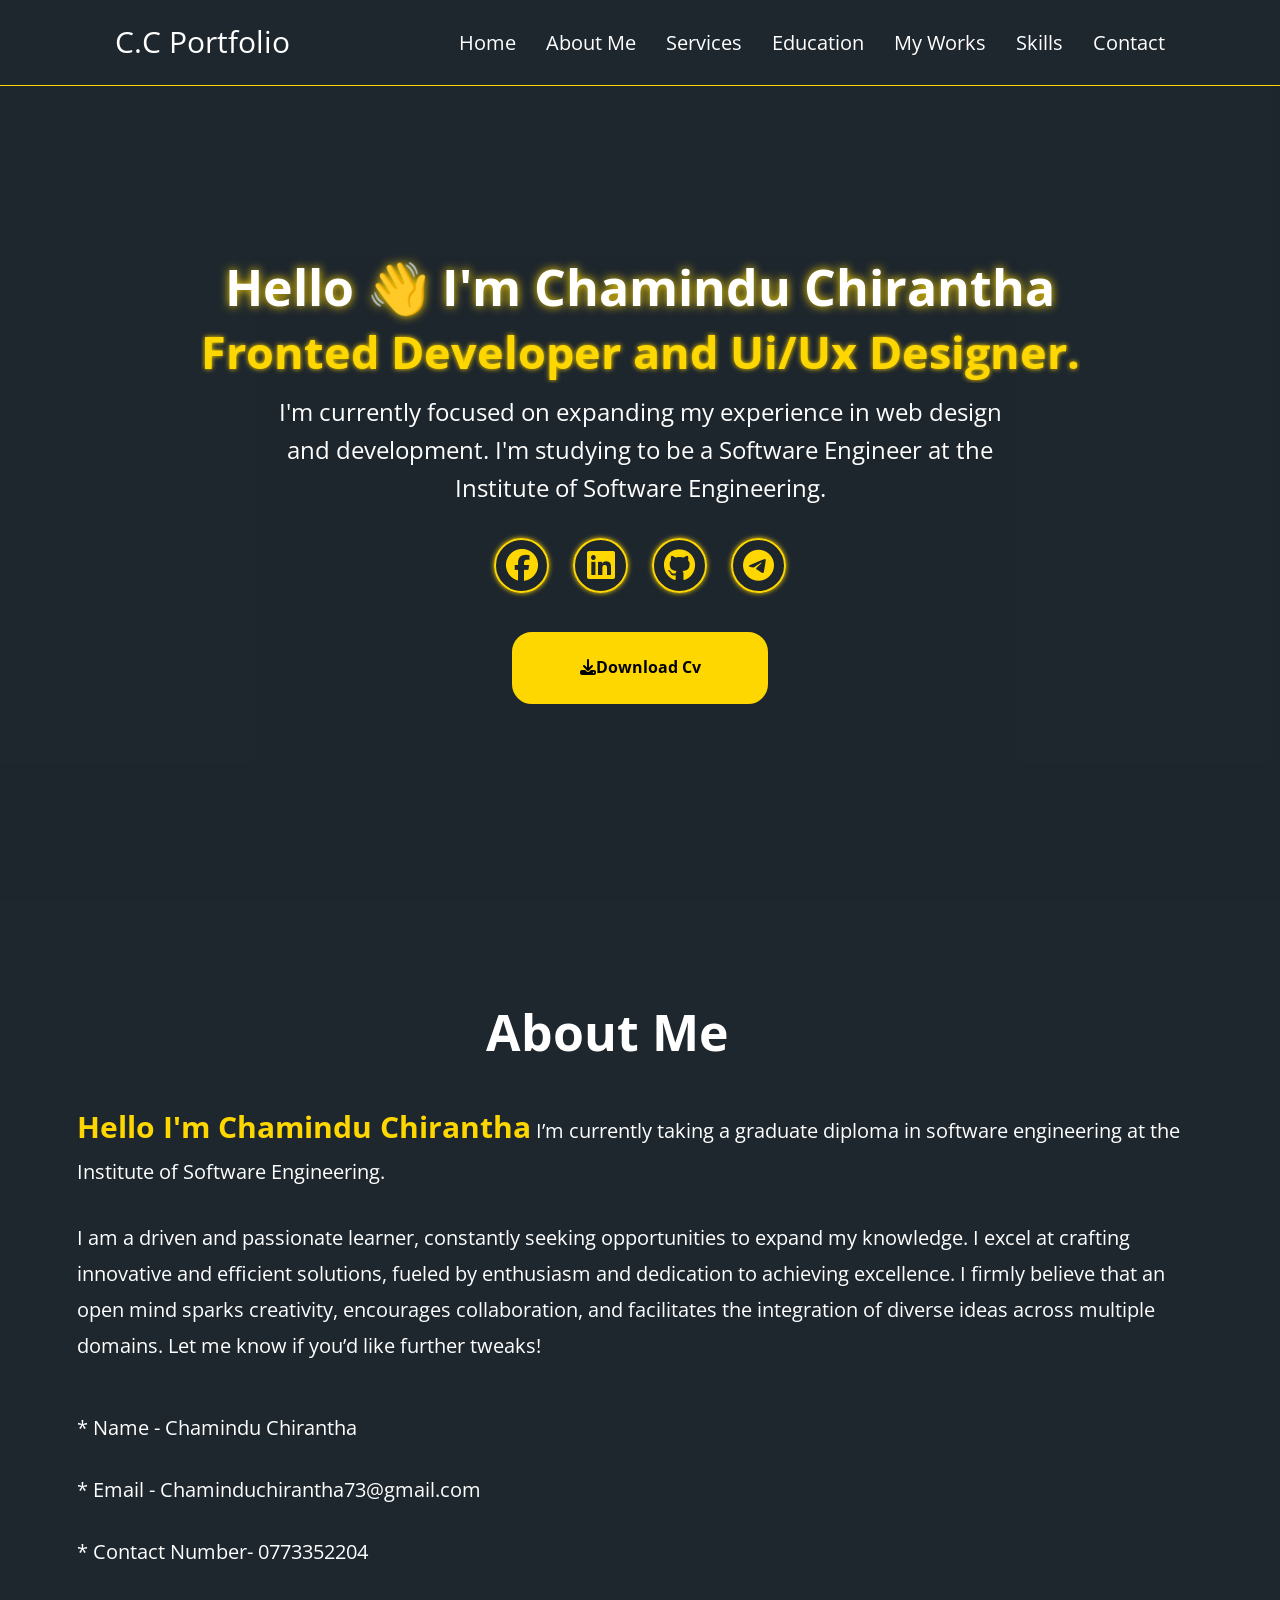
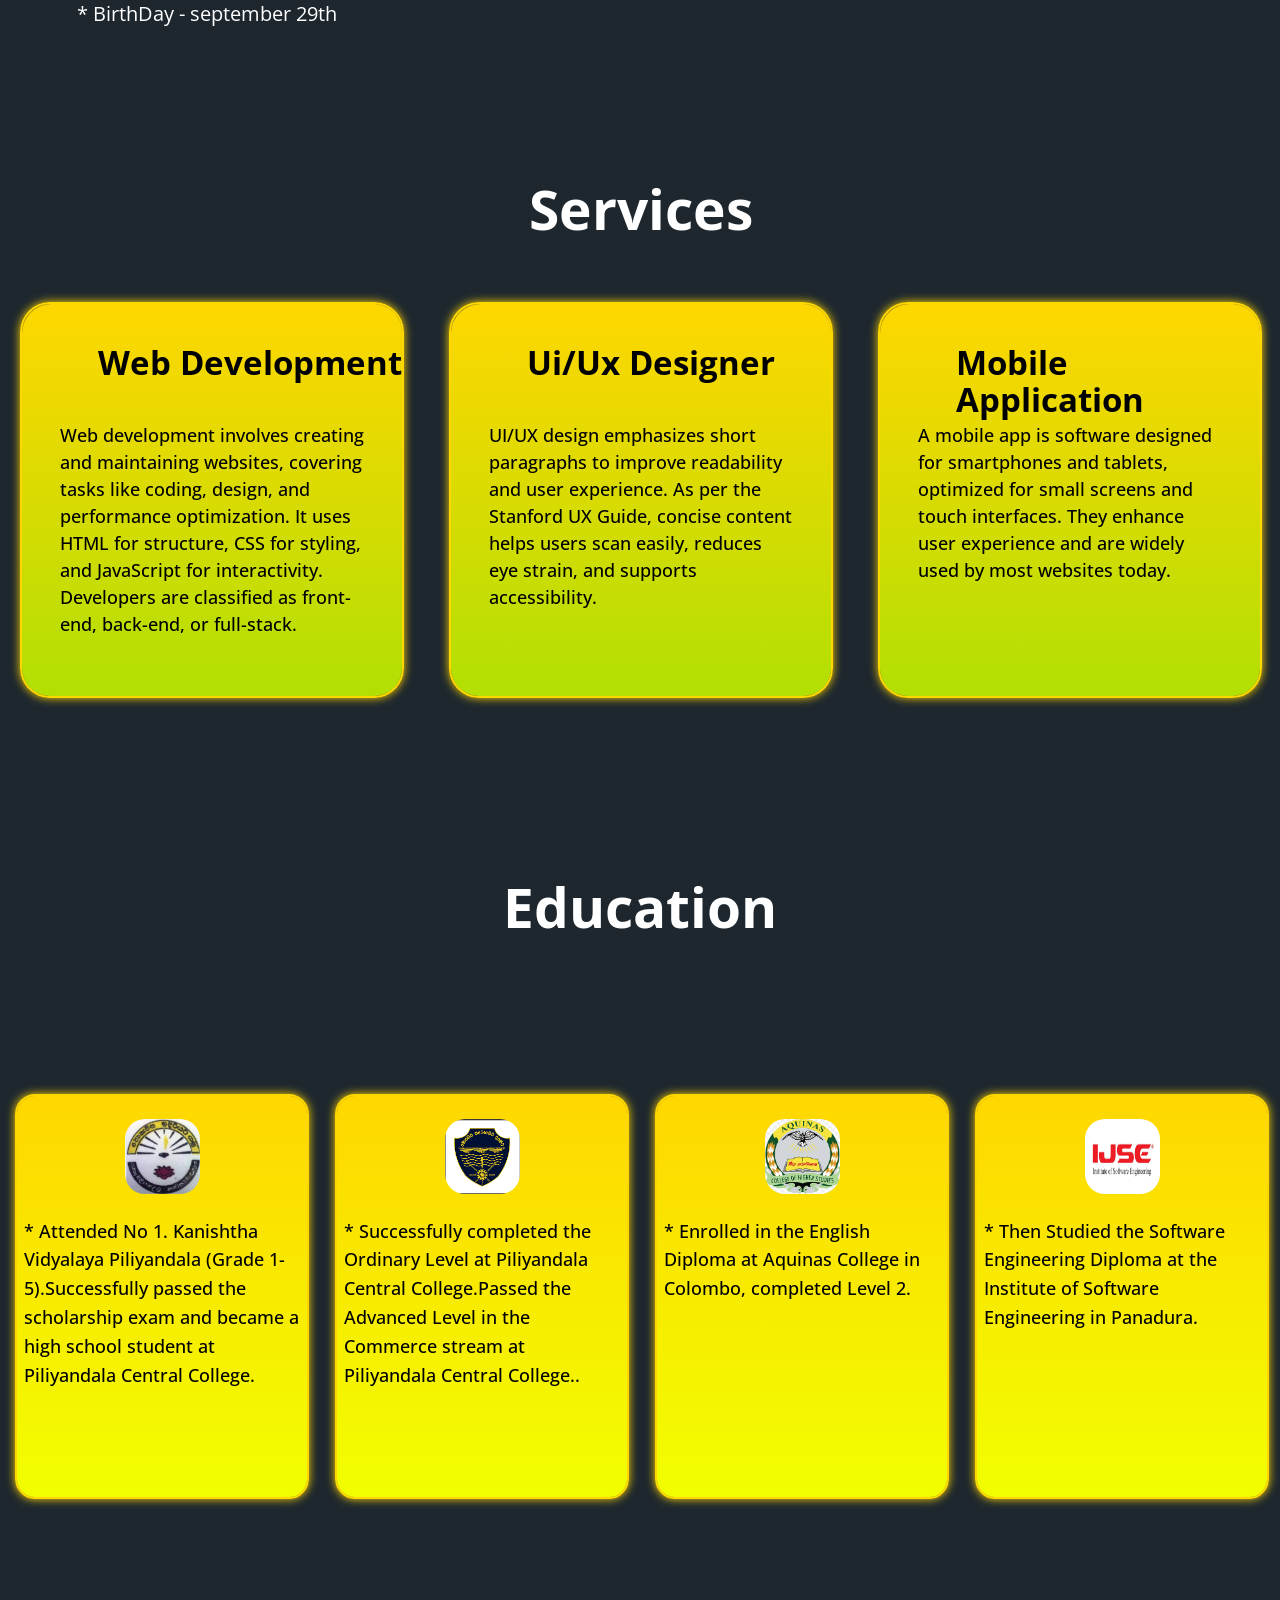
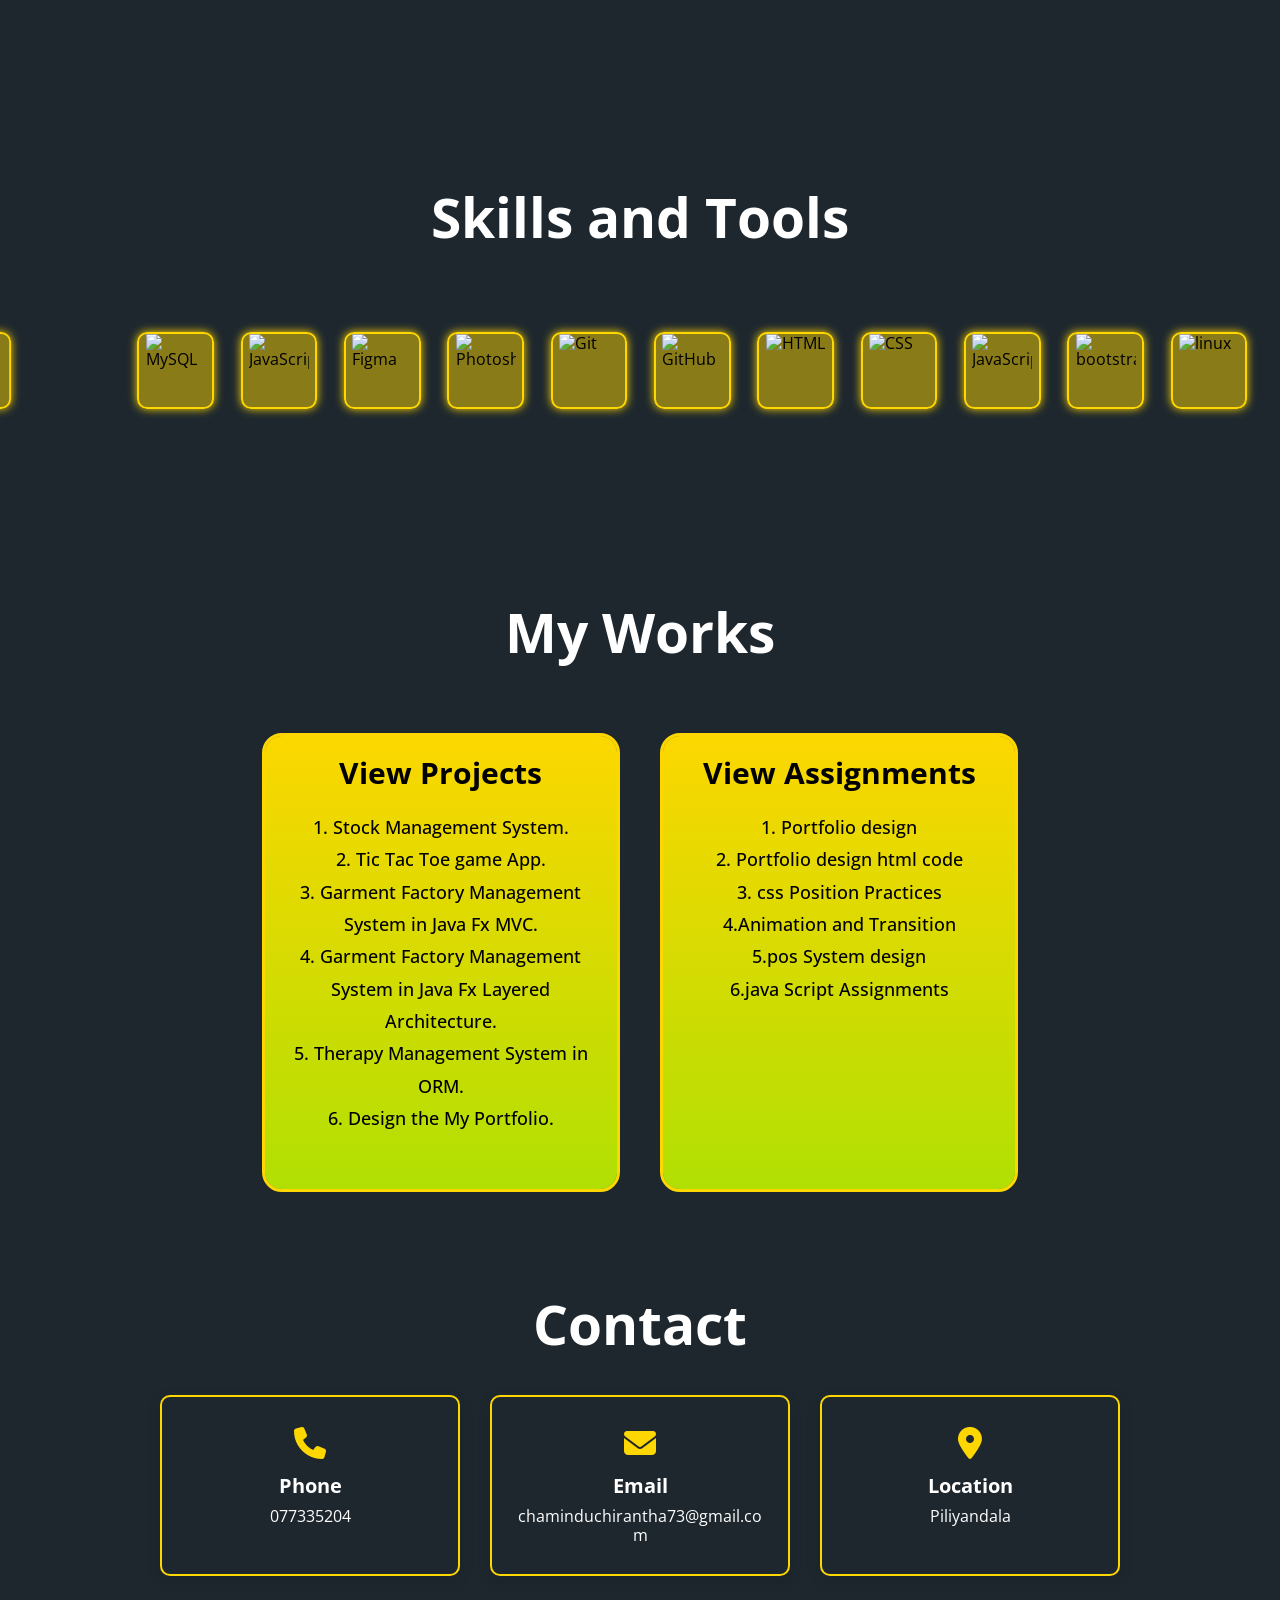
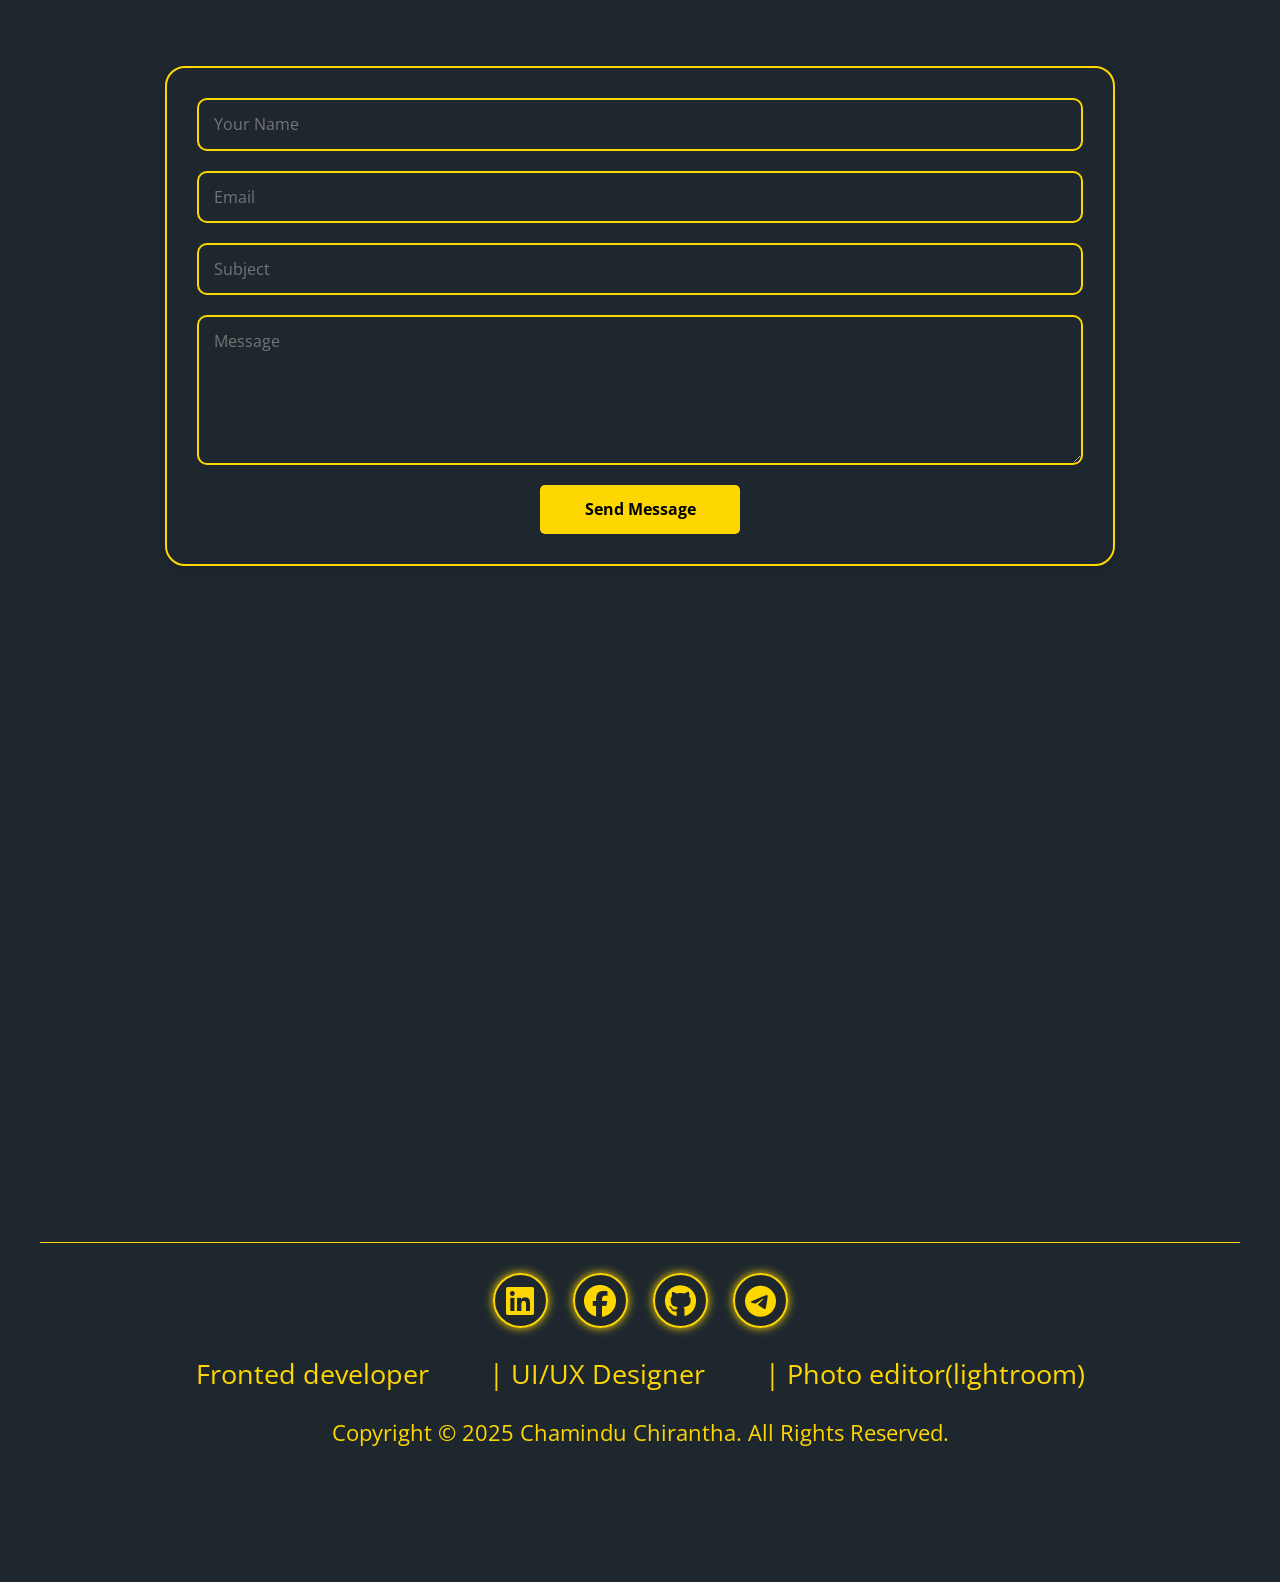
==== index.html @ f023e36e "apply the animation in portfolio" ====
<!DOCTYPE html>
<html lang="en">
<head>
    <meta charset="UTF-8">
    <meta name="viewport" content="width=device-width, initial-scale=1.0">
    <meta name="Description" content="chaminduChirantha frontend developer and ui ux engineer">
    <meta name="author" content="Chamindu chirantha">
    <title>M.C.C portfolio</title>
    <link rel="icon" type="image/ico" href="Asset/images/webImg%2001.png">
    <link rel="stylesheet" href="Asset/lib/normalize.css">
    <link rel="preconnect" href="https://fonts.googleapis.com">
    <link rel="preconnect" href="https://fonts.gstatic.com" crossorigin>
    <link href="https://fonts.googleapis.com/css2?family=Atkinson+Hyperlegible+Mono:ital,wght@0,200..800;1,200..800&family=Inter:ital,opsz,wght@0,14..32,100..900;1,14..32,100..900&family=Roboto+Condensed:ital,wght@0,100..900;1,100..900&family=Roboto:ital,wght@0,100..900;1,100..900&display=swap" rel="stylesheet">
    <link rel="preconnect" href="https://fonts.gstatic.com" crossorigin>
    <link href="https://fonts.googleapis.com/css2?family=Atkinson+Hyperlegible+Mono:ital,wght@0,200..800;1,200..800&family=Inter:ital,opsz,wght@0,14..32,100..900;1,14..32,100..900&family=Open+Sans:ital,wght@0,300..800;1,300..800&family=Roboto+Condensed:ital,wght@0,100..900;1,100..900&family=Roboto:ital,wght@0,100..900;1,100..900&display=swap" rel="stylesheet">
    <link rel="preconnect" href="https://fonts.googleapis.com">
    <link rel="preconnect" href="https://fonts.gstatic.com" crossorigin>
    <link href="https://fonts.googleapis.com/css2?family=Atkinson+Hyperlegible+Mono:ital,wght@0,200..800;1,200..800&family=Inter:ital,opsz,wght@0,14..32,100..900;1,14..32,100..900&family=Open+Sans:ital,wght@0,300..800;1,300..800&family=Quicksand:wght@300..700&family=Roboto+Condensed:ital,wght@0,100..900;1,100..900&family=Roboto:ital,wght@0,100..900;1,100..900&display=swap" rel="stylesheet">
    <link href="https://fonts.googleapis.com/css2?family=Atkinson+Hyperlegible+Mono:ital,wght@0,200..800;1,200..800&family=Inter:ital,opsz,wght@0,14..32,100..900;1,14..32,100..900&family=Open+Sans:ital,wght@0,300..800;1,300..800&family=Quicksand:wght@300..700&family=Roboto+Condensed:ital,wght@0,100..900;1,100..900&family=Roboto:ital,wght@0,100..900;1,100..900&display=swap" rel="stylesheet">
    <link rel="stylesheet" href="Asset/lib/fontawasome/fontawesome-free-6.7.2-web/css/all.css">
    <link href="https://unpkg.com/aos@2.3.1/dist/aos.css" rel="stylesheet">
    <link rel="stylesheet" href="https://cdnjs.cloudflare.com/ajax/libs/animate.css/4.1.1/animate.min.css"/>
    <link rel="stylesheet" href="css/heroSection.css">
    <link rel="stylesheet" href="css/aboutSection.css">
    <link rel="stylesheet" href="css/menu.css">
    <link rel="stylesheet" href="css/educationSection.css">
<!--    <link rel="stylesheet" href="css/projectSection.css">-->
    <link rel="stylesheet" href="css/skillSection.css">
    <link rel="stylesheet" href="css/serviceSection.css">
    <link rel="stylesheet" href="css/myworks.css">
<!--    <link rel="stylesheet" href="css/assignmentSection.css">-->
    <link rel="stylesheet" href="css/contactSection.css">
    <link rel="stylesheet" href="css/footerSection.css">

</head>
<body>

    <header class="header">
        <nav class="navbar">
            <a href="#" class="logo">C.C Portfolio</a>
            <ul>
                <li class="active"><a href="#">Home</a></li>
                <li><a href="#about">About Me</a></li>
                <li><a href="#services">Services</a></li>
                <li><a href="#education">Education</a></li>
                <li><a href="#my-works">My Works</a></li>
                <li><a href="#skill">Skills</a></li>
                <li><a href="#contact">Contact</a></li>
            </ul>
            <img src="Asset/images/icons8-menu-50%20(2).png" alt="menuBar" id="menu-bar" width="50">
        </nav>
    </header>

    <section class="hero">
        <div class="hero-content">
            <h1 data-aos="fade-up">Hello 👋 I'm Chamindu Chirantha</h1>
            <h2>Fronted Developer and Ui/Ux Designer.</h2>
            <p>I'm currently focused on expanding my experience in web design and development. I'm studying to be a Software Engineer at the Institute of Software Engineering.</p>

            <div class="social-icons">
                <a href=""><i class="fa-brands fa-facebook"></i></a>
                <a href=""><i class="fa-brands fa-linkedin"></i></a>
                <a href="https://github.com/chaminduchirantha"><i class="fa-brands fa-github"></i></a>
                <a href="https://t.me/Cha_mindu_Chir_antha" target="_blank" class="animation"><i class="fa-brands fa-telegram"></i></a>

            </div>
            <a href="" ><button class="btn-cv"><i class="fa-solid fa-download"></i>Download Cv</button></a>
        </div>
    </section>


    <section class="about-section" id="about">
        <h1>About Me</h1>

        <div>
            <div class="about-content" data-aos="zoom-in">
                <p><span>Hello I'm Chamindu Chirantha</span> I’m currently taking a graduate diploma in software engineering at the Institute of Software Engineering.</p>
                <p>I am a driven and passionate learner, constantly seeking opportunities to expand my knowledge. I excel at crafting innovative and efficient solutions, fueled by enthusiasm and dedication to achieving excellence. I firmly believe that an open mind sparks creativity, encourages collaboration, and facilitates the integration of diverse ideas across multiple domains. Let me know if you’d like further tweaks!</p><br>
                <p class="text"> * Name - Chamindu Chirantha</p>
                <p class="text"> * Email - Chaminduchirantha73@gmail.com</p>
                <p class="text"> * Contact Number- 0773352204</p>
                <p class="text"> * BirthDay - september 29th</p>
            </div>
        </div>
    </section>

    <section class="services-section" id="services">
        <h1>Services</h1>
        <div class="service-card" data-aos="zoom-in">
            <h2>Web Development</h2>
            <p>Web development involves creating and maintaining websites, covering tasks like coding, design, and performance optimization. It uses HTML for structure, CSS for styling, and JavaScript for interactivity. Developers are classified as front-end, back-end, or full-stack.</p>
        </div>

        <div class="service-card" data-aos="zoom-in">
            <h2>Ui/Ux Designer</h2>
            <p>UI/UX design emphasizes short paragraphs to improve readability and user experience. As per the Stanford UX Guide, concise content helps users scan easily, reduces eye strain, and supports accessibility.</p>
        </div>

        <div class="service-card" data-aos="zoom-in">
            <h2>Mobile Application</h2>
            <p>A mobile app is software designed for smartphones and tablets, optimized for small screens and touch interfaces. They enhance user experience and are widely used by most websites today.</p>
        </div>
    </section>


    <section class="education-section" id="education">
        <h1>Education</h1>

        <div class="education-card" data-aos="fade-right">
            <img src="Asset/images/Screenshot%202025-01-08%20212530.png">
            <p>* Attended No 1. Kanishtha Vidyalaya Piliyandala (Grade 1-5).Successfully passed the scholarship exam and became a high school student at Piliyandala Central College.</p>
        </div>

        <div class="education-card" data-aos="zoom-in">
            <img src="Asset/images/Screenshot%202025-01-08%20212430.png">
            <p>* Successfully completed the Ordinary Level at Piliyandala Central College.Passed the Advanced Level in the Commerce stream at Piliyandala Central College.</li>.</p>
        </div>

        <div class="education-card" data-aos="zoom-in">
            <img src="Asset/images/Screenshot%202025-01-08%20212652.png">
            <p>* Enrolled in the English Diploma at Aquinas College in Colombo, completed Level 2.</p>
        </div>

        <div class="education-card" data-aos="fade-left">
            <img src="Asset/images/Screenshot%202025-01-08%20212826.png">
            <p>* Then Studied the Software Engineering Diploma at the Institute of Software Engineering in Panadura.</p>
        </div>
    </section>




    <section class="skills-section" id="skill">
        <h1>Skills and Tools</h1>
        <div class="skill-card animate__animated animate__bounce" >
            <div class="icon"><img src="https://cdn.jsdelivr.net/gh/devicons/devicon/icons/java/java-original.svg" alt="Java" width="100"></div>

        </div>

        <div class="skill-card">
            <div class="icon"><img src="https://cdn.jsdelivr.net/gh/devicons/devicon/icons/mysql/mysql-original.svg" alt="MySQL" width="100"></div>

        </div>


        <div class="skill-card">
            <div class="icon"><img src="https://cdn.jsdelivr.net/gh/devicons/devicon/icons/python/python-original.svg" alt="JavaScript" width="100"></div>

        </div>

        <div class="skill-card">
            <div class="icon"><img src="https://cdn.jsdelivr.net/gh/devicons/devicon/icons/figma/figma-original.svg" alt="Figma" width="100"></div>

        </div>

        <div class="skill-card">
            <div class="icon"><img src="https://cdn.jsdelivr.net/gh/devicons/devicon/icons/photoshop/photoshop-plain.svg" alt="Photoshop" width="100"></div>

        </div>

        <div class="skill-card">
            <div class="icon"><img src="https://cdn.jsdelivr.net/gh/devicons/devicon/icons/git/git-original.svg" alt="Git" width="100"></div>

        </div>

        <div class="skill-card">
            <div class="icon"><img src="https://cdn.jsdelivr.net/gh/devicons/devicon/icons/github/github-original.svg" alt="GitHub" width="100"></div>

        </div>

        <div class="skill-card">
            <div class="icon"><img src="https://cdn.jsdelivr.net/gh/devicons/devicon/icons/html5/html5-original.svg" alt="HTML" width="100"></div>

        </div>

        <div class="skill-card">
            <div class="icon"><img src="https://cdn.jsdelivr.net/gh/devicons/devicon/icons/css3/css3-original.svg" alt="CSS" width="100"></div>

        </div>

        <div class="skill-card">
            <div class="icon"><img src="https://cdn.jsdelivr.net/gh/devicons/devicon/icons/javascript/javascript-original.svg" alt="JavaScript" width="100"></div>

        </div>

        <div class="skill-card">
            <div class="icon"><img src="https://cdn.jsdelivr.net/gh/devicons/devicon/icons/bootstrap/bootstrap-original.svg" alt="bootstrap" width="100"></div>

        </div>
        <div class="skill-card">
            <div class="icon"><img src="https://cdn.jsdelivr.net/gh/devicons/devicon/icons/linux/linux-original.svg" alt="linux" width="100"></div>

        </div>

    </section>


    <section class="my-works" id="my-works">
        <h1>My Works</h1>
        <a href="projects.html" target="_blank">
            <div class="woks-card" data-aos="fade-up"
                 data-aos-duration="3000">
                <h2>View Projects</h2>
                <p>1. Stock Management System.</p>
                <p>2. Tic Tac Toe game App.</p>
                <p>3. Garment Factory Management System in Java Fx MVC.</p>
                <p>4. Garment Factory Management System in Java Fx Layered Architecture.</p>
                <p>5. Therapy Management System in ORM.</p>
                <p>6. Design the My Portfolio.</p>
            </div>
        </a>

        <a href="assignment.html" target="_blank">
            <div class="woks-card" data-aos="fade-down"
                 data-aos-easing="linear"
                 data-aos-duration="1500">
                <h2>View Assignments</h2>
                <p>1. Portfolio design</p>
                <p>2. Portfolio design html code</p>
                <p>3. css Position Practices</p>
                <p>4.Animation and Transition</p>
                <p>5.pos System design</p>
                <p>6.java Script Assignments</p>
                <p></p>
            </div>
        </a>
    </section>


        <section class="contact-section" id="contact">
            <h2>Contact</h2>
            <div class="contact-container">
                <div class="contact-card" data-aos="fade-right"
                     data-aos-offset="300"
                     data-aos-easing="ease-in-sine">
                    <i class="fa-solid fa-phone"></i>
                    <h4 class="phone-item">Phone</h4>
                    <p class="phone-number">077335204</p>
                </div>

                <div class="contact-card" data-aos="fade-left"
                     data-aos-anchor="#example-anchor"
                     data-aos-offset="500"
                     data-aos-duration="500">
                    <i class="fa-solid fa-envelope"></i>
                    <h4 class="item-email">Email</h4>
                    <p class="email-add">chaminduchirantha73@gmail.com</p>
                </div>

                <div class="contact-card" data-aos="fade-zoom-in"
                     data-aos-easing="ease-in-back"
                     data-aos-delay="300"
                     data-aos-offset="0">
                    <i class="fa-solid fa-location-dot"></i>
                    <h4 class="location-item">Location</h4>
                    <p>Piliyandala</p>
                </div>
            </div>
            <div>
                <form class="contact-form">
                    <div>
                        <input type="text" placeholder="Your Name" class="name" required>
                    </div>
                    <div>
                        <input type="email" placeholder="Email" required>
                    </div>
                    <div>
                        <input type="text" placeholder="Subject" class="subject" required>
                    </div>
                    <div>
                        <textarea placeholder="Message" required class="massage"></textarea>
                    </div>
                    <button type="submit" class="send-btn">
                        Send Message
                    </button>
                </form>
            </div>
        </section>

    <footer class="footer-section">
        <div class="container">
            <hr>
            <div class="social-links">
                <a href="https://www.linkedin.com/in/chamindu-chirantha-1b839531a/"><i class="fa-brands fa-linkedin"></i></a>
                <a href="#"><i class="fa-brands fa-facebook"></i></i></a>
                <a href="https://github.com/chaminduchirantha"><i class="fa-brands fa-github"></i></a>
                <a href="https://t.me/Cha_mindu_Chir_antha"><i class="fa-brands fa-telegram"></i></a>
            </div>

            <div class="detail">
                <p>Fronted developer</p>
                <p>| UI/UX Designer</p>
                <p>| Photo editor(lightroom)</p>
            </div>

            <p class="copyright">Copyright © 2025 Chamindu Chirantha. All Rights Reserved.</p>
        </div>
    </footer>

    <script src="https://unpkg.com/aos@2.3.1/dist/aos.js"></script>
    <script>
        AOS.init();
    </script>
</body>
</html>
---- css/heroSection.css ----
*{
    margin: 0;
    padding: 0;
    box-sizing: border-box;


}

.hero {
    display: flex;
    align-items: center;
    justify-content: center;
    flex-direction: column;
    width: 100%;
    height: 100vh;
    background-color: rgba(30, 39, 46, 0.71);
    padding: 250px 10% 0;
    color: white;
    font-family: "Open Sans", sans-serif;
    overflow-x: hidden;
}


.hero-content{
    display: flex;
    flex-direction: column;
    justify-content: center;
    align-items: center;
    width: 100%;
    position: absolute;
    top: 0;
    bottom: 0;
    left: 0;
    right: 0;
    margin: auto;
    text-align: center;
}

.hero h1{
    font-size: 69px;
    text-shadow:  0 0 10px gold;
    animation-name: animate02;
    animation-duration: 5s;
    animation-timing-function: linear;


}

.hero h2{
    font-size: 61px;
    position: relative;
    top: -30px;
    line-height: 1.4;
    color: gold;
    overflow-x: hidden;
    text-shadow:  0 0 5px gold;

    animation-name: animate;
    animation-duration: 26s;
    /*animation-iteration-count: infinite;*/
    animation-timing-function: linear;
}

@keyframes animate {
    0% {
        transform: translateX(100%);
    }
    100% {
        transform: translateX(-100%);
    }
}

.hero p{
    font-size: 24px;
    width: 60%;
    margin-top: -20px;
    line-height: 1.6;
    align-items: center;
    animation-name: animate02;
    animation-duration: 5s;
    animation-timing-function: linear;
}

@keyframes animate02 {
    0%{
        transform: translatey(-15px);
        opacity: 0;
    }
    100%{
        transform: translatey(0px);
        opacity: 1;
    }
}


.social-icons a{
    display: inline-flex;
    align-items: center;
    justify-content: center;
    width: 55px;
    height: 55px;
    margin: 10px;
    margin-top: 30px;
    /*background-color: white;*/
    border-radius: 50%;
    border: 2px solid gold;
    color: gold;
    font-size: 2.0rem;
    text-decoration: none;
    transition: all 0.3s ease;
    box-shadow: 0 0 5px gold;
    animation-name: animate02;
    animation-duration: 5s;
    animation-timing-function: linear;

}

.social-icons a:hover{
    transform: translateY(-10px);
}

.social-icons a:hover{
    background-color: gold;
    color: black;
    box-shadow: 0 0 10px gold;

}

.btn-cv{
    border:2px solid gold;
    background-color: gold;
    width: 10vw;
    height: 7vh;
    font-weight: 700;
    border-radius: 20px;
    position: absolute;
    left: 0;
    right: 0;
    top: 520px;
    bottom: 0;
    margin: auto;
    cursor: pointer;
    transition-duration: 800ms;
    animation-name: animate02;
    animation-duration: 5s;
    animation-timing-function: linear;
}

.btn-cv:hover{
    transform: translateY(15px);
}

.btn-cv:hover{
    box-shadow: 0 0 10px gold;
}

.profile-image{
    width: 250px;
    height: 380px;
    border-radius: 50%;
    position: absolute;
    top: 30%;
    left: 70%;
}

@media (max-width: 1024px) {
    .hero {
        padding: 200px 5% 0;
    }
    .hero p {
        width: 80%;
    }
    .profile-image {
        top: 55%;
        left: 65%;
        width: 200px;
        height: 300px;
    }
}

@media (max-width: 768px) {
    .hero {
        padding: 150px 5% 0;
        overflow-x: hidden;
    }
    .hero h1 {
        font-size: 35px;
    }
    .hero h2 {
        font-size: 28px;
        top: -20px;
    }
    .hero p {
        font-size: 18px;
        width: 90%;
    }
    .btn-cv {
        margin-left: 0;
        top: 0;
        margin-top: 20px;
    }
    .profile-image {
        position: static;
        margin-top: 30px;
        width: 200px;
        height: 300px;
    }
    .hero {
        flex-direction: column;
        align-items: center;
    }
}

@media (max-width: 425px) {
    .hero {
        overflow-x: hidden;
    }
    .hero h1 {
        font-size: 30px;
    }
    .hero h2 {
        font-size: 24px;
        top: -15px;
    }
    .hero p {
        font-size: 16px;
    }
    .profile-image {
        width: 180px;
        height: 260px;
    }
    .btn-cv {
        width: 40vw;
        height: 6vh;
    }
}

@media (max-width: 375px) {
    .hero h1 {
        font-size: 28px;
    }
    .hero h2 {
        font-size: 22px;
    }
    .hero p {
        font-size: 15px;
    }
    .profile-image {
        width: 170px;
        height: 250px;
    }
}
@media (min-width: 1024px) and (max-width: 1290px) {
    .btn-cv {
        width: 20vw;
        height: 8vh;
        position: relative;
        bottom: 0;
        top: 40%;
    }

    .hero h2 {
        font-size: 45px;
    }

    .hero h1 {
        font-size: 50px;
    }
}

@media (min-width: 651px) and (max-width: 1023px){
    .btn-cv {
        width: 25vw;
        height: 8vh;
        position: relative;
        bottom: 0;
        top: 10%;
    }

    .hero h2 {
        font-size: 30px;
    }
    .hero h1 {
        font-size: 40px;
    }

    .hero p {
        font-size: 18px;
    }
}

@media (min-width: 376px) and (max-width: 650px) {

    body{
        overflow-x: hidden;
    }
    .hero{
        flex-direction: column;
        text-align: center;
        overflow-x: hidden;
    }

    .profile-image{
        display: none;
    }

    .hero h1 {
        font-size: 25px;
    }
    .hero h2 {
        font-size: 26px;
    }
    .hero p {
        font-size: 16px;
        left: 20px;
    }
    .btn-cv {
        width: 45vw;
        height: 7vh;
        position: relative;
        bottom: 0;
        top: 10%;
    }

    .social-icons a{
        font-size: 27px;
        margin: 8px;
        position: relative;
        top: 10px;
    }
}

@media (min-width: 300px) and (max-width: 376px) {

    body {
        overflow-x: hidden;
    }

    .hero {
        flex-direction: column;
        text-align: center;
        overflow-x: hidden;
    }

    .profile-image {
        display: none;
    }

    .hero h1 {
        font-size: 25px;
    }

    .hero h2 {
        font-size: 20px;
    }

    .hero p {
        font-size: 16px;
        left: 20px;
    }

    .btn-cv {
        width: 45vw;
        height: 7vh;
        position: relative;
        bottom: 0;
        top: 10%;
    }

    .social-icons a {
        font-size: 27px;
        margin: 8px;
        position: relative;
        top: 10px;
    }
}
---- css/aboutSection.css ----
*{
    margin: 0;
    padding: 0;
    box-sizing: border-box;
    font-family: "Open Sans", sans-serif;

}

.about-section{
    display: flex;
    flex-direction: column;
    align-items: center;
    justify-content: center;
    padding: 250px 10% 0;
    color: white;
    height: 105vh;
    position: relative;
    animation-name: animate02;
    animation-duration: 5s;
    animation-timing-function: linear;

}

.about-section h1{
    font-size: 58px;
    font-family: "Open Sans", sans-serif;
    position: absolute;
    top:10%;
    left: 42%;
}

.about-content p{
    width: 100%;
    font-size: 25px;
    line-height:1.8;
    /*text-align: left;*/
    position: relative;
    top: -50px;

}

.about-content span{
    color: gold;
    font-weight: 700;
    font-size: 45px;
}

.about-details p {
    font-size: 23px;
    line-height: 1.9;
    margin-left: 120px;
    margin-top: 10px;
}

.age{
    position: absolute;
    right: 40%;
    top: 76%;
    text-align: center;
}

.location{
    position: absolute;
    right: 38%;
    top: 83%;
}
.email{
    position: absolute;
    right: 24%;
    top: 91%;
}

@media (min-width: 1024px) and (max-width: 1290px){
    .about-section {
        padding: 220px 6% 0;
        height: auto;
    }

    .about-section h1 {
        font-size: 50px;
        left: 38%;
        top: 70px;
        text-align: center;
    }

    .about-content p {
        font-size: 20px;
        margin-top: 30px;
        line-height: 1.8;
    }

    .about-content span{
        font-size: 30px;
    }

    .about-content .text{
        font-size: 20px;
        line-height: 1.6;
    }

}

@media (min-width: 651px) and (max-width: 1023px) {
    .about-section {
        padding: 180px 6% 0;
        height: auto;
    }

    .about-section h1 {
        font-size: 40px;
        left: 38%;
        top: 70px;
        text-align: center;
    }

    .about-content p {
        font-size: 20px;
        margin-top: 30px;
    }

    .about-content span{
        font-size: 30px;
    }
}

@media (min-width: 377px) and (max-width: 650px) {
    .about-section h1 {
        font-size: 32px;
        left: 8%;
    }

    .about-section h1 {
        font-size: 39px;
        text-align: center;
        top: 40px;
        left: 115px;
    }

    .about-content p {
        font-size: 16px;
        text-align: left;
        line-height: 1.7;
    }

    .about-details p {
        font-size: 17px;
        position: relative;
        margin-left: -30px;
    }

    .about-content span{
        font-size: 19px;
    }
}

@media (min-width: 300px) and (max-width: 376px) {
    .about-section h1 {
        font-size: 32px;
        left: 8%;
    }

    .about-section h1 {
        font-size: 33px;
        text-align: center;
        top: -20px;
        left: 85px;
    }

    .about-content p {
        font-size: 16px;
        text-align: left;
        line-height: 1.7;
    }

    .about-details p {
        width: 100%;
        font-size: 17px;
        position: relative;
        margin-left: -30px;
    }

    .about-content span{
        font-size: 19px;
    }
}
---- css/menu.css ----
*{
    margin: 0;
    padding: 0;
    box-sizing: border-box;
}

body {
    background-color:#1e272e;
    overflow-x: hidden;
}

html{
    scroll-behavior: smooth;
}

a{
    text-decoration: none;
    color: white;
    font-family: "Open Sans", sans-serif;
}

.navbar{
    position: fixed;
    top: 0;
    left: 0;
    width: 100%;
    padding: 25px 9%;
    display: flex;
    justify-content: space-between;
    background-color: #1e272e;
    align-items: center;
    border-bottom: 1px solid gold;
    z-index: 800;
}

.navbar ul li a::after {
    content: "";
    position: absolute;
    left: 0;
    width: 0;
    height: 4px;
    border-radius: 10px;
    background-color: gold;
    transition:.5s ;
    bottom: 0;
    top: 23px;
}

.navbar ul li a:hover {
    color: gold;
}

/*.navbar ul li a::after{*/
/*    width: 50%;*/
/*}*/


.navbar .logo{
    font-size: 30px;
}

.navbar .logo:hover{
    color: gold;
}

.navbar ul{
    display: flex;
    justify-content: center;
    align-items: center;
    list-style: none;
}

.navbar ul li{
    margin-left: 30px;
}

.navbar ul li a{
    text-decoration: none;
    font-size: 20px;
}
.navbar ul li a:hover{
    color: gold;
}

#menu-bar{
    width: 35px;
    position: absolute;
    right: 40px;
    top: 0;
    bottom: 0px;
    margin: auto;
    display: none;
}


@media all and (max-width: 320px) {
    #menu-bar{
        display: block;
    }

    .navbar ul li a{
        display: none;
    }

    .navbar .logo{
        font-size: 20px;
        width: 100%;
    }

}

@media all and (max-width: 375px) {
    #menu-bar{
        display: block;
    }
    .navbar ul li a{
        display: none;
    }

    .navbar .logo{
        font-size: 20px;
        width: 100%;
    }
}

@media all and (max-width: 480px) {
    #menu-bar{
        display: block;
    }

    .navbar ul li a{
        display: none;
    }

    .navbar .logo{
        font-size: 20px;
        width: 100%;
    }
}

@media all and (max-width: 425px) {
    #menu-bar{
        display: block;
    }

    .navbar ul li a{
        display: none;
    }

    .navbar .logo{
        font-size: 20px;
        width: 100%;
    }
}


@media all and (max-width: 500px) {
    #menu-bar{
        display: block;
    }
    .navbar ul li a{
        display: none;
    }

    .navbar .logo{
        font-size: 20px;
        width: 100%;
    }
}

@media all and (max-width: 700px) {
    #menu-bar{
        display: block;
    }
    .navbar ul li a{
        display: none;
    }
    .navbar .logo{
        font-size: 20px;
        width: 100%;
    }

}

@media all and (max-width: 780px) {
    #menu-bar{
        display: block;
    }

    .navbar ul li a{
        display: none;
    }

    .navbar .logo{
        font-size: 20px;
        width: 100%;
    }
}

@media all and (min-width: 785px) and (max-width: 1130px) {
    #menu-bar{
        display: block;
    }
    .navbar ul li a{
        display: none;
        font-size: 18px;
        width: 100%;
    }

    .navbar .logo{
        font-size: 20px;
        width: 100%;
    }

    a{
        font-size: 20px;
    }
}
---- css/educationSection.css ----
*{
    margin: 0;
    padding: 0;
    box-sizing: border-box;
}

.education-section{
    display: grid;
    width: 100%;
    height: 100vh;
    grid-template-columns: repeat(4,1fr);
    position: relative;

}

.education-section h1{
    font-size: 55px;
    grid-column: 1/-1;
    color: white;
    justify-self: center;
    position: relative;
    top: 60px;

}

.education-card{
    width: 23vw;
    height: 45vh;
    background-color: rgba(255, 215, 0, 0.48);
    margin-left: 15px;
    border-radius: 20px;
    position: relative;
    border: 2px solid gold;
    align-items: center;
    cursor: pointer;
    transition-duration: 800ms;
    overflow: hidden;
    /*z-index: 1000;*/
    box-shadow: 0 0 10px gold;

}

.education-card::before{
    content: "";
    position: absolute;
    width: 23vw;
    background-image: linear-gradient(gold, rgb(241, 255, 0));
    box-shadow: 0 0 10px gold;
    height: 45vh;
    z-index: -2;
    animation: border2 10s linear infinite;
}

@keyframes border2 {
    from{
        transform: translateX(100%);
    }

    to{
        transform: translateX(-100%);
        box-shadow: 0 0 10px gold;

    }
}

.education-card:hover{
    transform: translatey(-15px);
}

.education-card img{
    width: 75px;
    height: 75px;
    border-radius: 20px;
    position: absolute;
    left: 0;
    right: 0    ;
    top: 0;
    bottom: 70%;
    margin: auto;
}

.education-card p{
    width: 95%;
    font-size: 18px;
    line-height: 1.6;
    font-weight: 500;
    position: absolute;
    top: 30%;
    left: 0;
    right: 0;
    bottom: 0;
    margin: auto;
}
@media (min-width: 1024px) and (max-width: 1250px){
    .education-section {
        grid-template-columns: repeat(2, 1fr);
    }

    .education-card {
        width: 45vw;
        height: 40vh;
        margin: 20px;
    }

    .education-card p {
        font-size: 17px;
        text-align: center;
    }

    .education-card img{
        width: 60px;
        height: 60px;
    }

    .education-section h1{
        font-size: 52px;
        top: 10px;
    }
}

@media (min-width: 651px) and (max-width: 1023px){
    .education-section {
        grid-template-columns: repeat(2, 1fr);
    }

    .education-card {
        width: 45vw;
        height: 40vh;
        margin: 20px;
    }

    .education-card p {
        font-size: 17px;
        text-align: center;
    }

    .education-card img{
        width: 60px;
        height: 60px;
    }

    .education-section h1{
        font-size: 40px;
        top: 10px;
    }
}

@media (min-width: 379px) and (max-width: 650px){
    .education-section {
        grid-template-columns: repeat(1, 1fr);
    }
    .education-card {
        width: 90vw;
        height: 40vh;
        margin: 10px;
        left: 13px;
    }

    .education-card p {
        font-size: 15px;
    }

    .education-card img{
        width: 60px;
        height: 60px;
    }

    .education-section h1{
        font-size: 35px;
        top: 10px;
    }
}

@media (min-width: 300px) and (max-width: 376px) {
    .education-section {
        grid-template-columns: repeat(1, 1fr);
    }

    .education-card {
        width: 90vw;
        height: 40vh;
        margin: 10px;
        left: 13px;
    }

    .education-card p {
        font-size: 15px;
    }

    .education-card img{
        width: 60px;
        height: 60px;
    }

    .education-section h1{
        font-size: 35px;
        top: 10px;
    }
}
---- css/projectSection.css ----
*{
    margin:0;
    padding:0;
    box-sizing:border-box;
    font-family: "Open Sans", sans-serif;
}

body{
    background-color: #1e272e;
    color: white;
    overflow-x: hidden;
}

.project-section h1{
    font-size: 55px;
    color: white;
    grid-column: 1/-1;
    text-align: center;
    align-self: center;
}

.project-section{
    max-width: 1200px;
    margin-left: -20px;
    padding: 90px 20px;
    display: grid;
    grid-template-columns: repeat(3, 1fr);
    grid-gap: 5px;
    color: black;
}

.project-card{
    width: 30vw;
    height: 45vh;
    background-color: rgba(255, 215, 0, 0.48);
    position: relative;
    top: 0%;
    border: 2px solid gold;
    border-radius: 30px;
    margin: 20px;
    overflow: hidden;
    box-shadow: 0 0 10px gold;
    transition-duration: 0.5s;
    transition-timing-function: ease-in;
    cursor: pointer;
}

.project-card:hover{
    transform: scale(0.97);
}

.project-card i{
    font-size: 40px;
    position: absolute;
    left: 60px;
    right: 0;
    bottom: 0;
    margin: auto;
    top: 250px;
    color: black;
    text-decoration: none;
    transition-duration: 800ms;
}

.project-card i:hover{
    transform: scale(0.97);
}

.project-card p{
    width: 80%;
    font-size: 18px;
    line-height: 1.5;
    text-align: left;
    font-weight: 500;
    position: absolute;
    top: 20%;
    left: 0;
    right: 0;
    bottom: 0;
    margin: auto;
}

.project-card h2{
    width: 100%;
    line-height: 1.3;
    font-size: 24px;
    position: absolute;
    left: 0%;
    right: 0;
    top: 5%;
    /*bottom: 0;*/
    margin: auto;
    text-align: center;
}

.project-card::before{
    content: "";
    position: absolute;
    width: 200%;
    background-image: linear-gradient(gold, rgba(159, 255, 0, 0.78));
    box-shadow: 0 0 10px gold;
    height: 130%;
    z-index: -200;
    border-radius: 1px;
    animation: border 12s linear infinite;
}

@keyframes border {
    from{
        transform: translateX(-100%);
    }
    to{
        transform: translateX(100%);
        box-shadow: 0 0 10px gold;
    }
}

.project-button{
    width: 200px;
    height: 50px;
    background-color: gold;
    font-size: 20px;
    border-radius: 20px;
    cursor: pointer;
    position: absolute;
    left: 0;
    right: 0;
    bottom: 0;
    top: 900px;
    margin: auto;
    border: 2px solid gold;
    box-shadow: 0px 0 10px gold;
    transition-duration: 2.5s;
}

.footer-section {
    padding: 40px 20px;
    color:white;
    height:50vh;
    margin-top: 30px;
    position: relative;
    top: 50px;
}

.footer-section .container {
    max-width: 1200px;
    margin: 0px auto;
    text-align: center;

}

.footer-section hr {
    border: none;
    height: 1px;
    background-color: gold;
    margin-bottom: 30px;
}


.social-links {
    display: flex;
    justify-content: center;
    gap: 25px;
    margin-bottom: 30px;
}

.social-links a {
    display: flex;
    align-items: center;
    justify-content: center;
    width: 55px;
    height: 55px;
    /*background-color: white;*/
    border-radius: 50%;
    border: 2px solid gold;
    color: gold;
    font-size: 2.0rem;
    text-decoration: none;
    transition: all 0.3s ease;
    box-shadow: 0 0 10px gold;
}

.social-links a:hover {
    transform: translateY(-5px);
    background-color: gold;
    color: black;
    box-shadow: 0 5px 15px rgba(0, 0, 0, 0.15);
}

.detail {
    display: flex;
    justify-content: center;
    gap: 30px;
    margin-bottom: 30px;
    flex-wrap: wrap;
}

.detail p {
    position: relative;
    margin: 0;
    padding: 0 15px;
    font-size: 1.7rem;
    color: gold;
}


.copyright {
    font-size: 1.4rem;
    margin-top: 20px;
    color: gold;
}

@media (min-width: 651px) and (max-width: 1023px) {

    .footer-section {
        height:1vh;
    }
    .detail p {
        font-size: 1.2rem;
    }

    .copyright {
        font-size: 1rem;
    }
}

@media (min-width: 376px) and (max-width:650px) {
    .footer-section {
        height: 10vh;
    }

    .social-links {
        gap: 12px;
    }

    .detail p {
        font-size: 1.0rem;
    }

    .social-links a {
        width: 40px;
        height: 40px;
        font-size: 1.2rem;
    }

    .copyright {
        font-size: 0.8rem;
    }
}

@media (min-width: 200px) and (max-width:376px ) {
    .footer-section {
        height: 15vh;
    }

    .social-links {
        gap: 12px;
    }

    .detail p {
        font-size: 1.0rem;
    }

    .social-links a {
        width: 40px;
        height: 40px;
        font-size: 1.2rem;
    }

    .copyright {
        font-size: 0.8rem;
        line-height: 1.6;
    }
}



.project-button:hover{
    transform: scale(0.90);
}

@media (min-width: 1251px) and (max-width: 1497px){
    .project-section {
        grid-template-columns: repeat(2, 1fr);
        /*overflow-x: hidden;*/
    }

    .project-card {
        width: 45vw;
        height: 42vh;
    }

    .project-section h1{
        font-size: 49px;
    }

    .project-card h2{
        font-size: 25px;
    }
    .project-card p{
        font-size: 17px;
    }

    .project-card i{
        font-size: 45px;
        position: absolute;
        top: 170px;
    }

    .project-button{
        position: absolute;
        top: 1260px;
    }
}

@media (min-width: 1024px) and (max-width: 1250px){
    .project-section {
        grid-template-columns: repeat(2, 1fr);
        overflow-x: hidden;
    }

    .project-card {
        width: 45vw;
        height: 50vh;
    }

    .project-section h1{
        font-size: 39px;
    }

    .project-card h2{
        font-size: 25px;
    }
    .project-card p{
        font-size: 17px;
    }

    .project-card i{
        font-size: 40px;
        position: absolute;
        top: 220px;
    }

    .project-button{
        position: absolute;
        top: 1260px;
    }
}



@media (min-width: 651px) and (max-width: 1023px) {
    .project-section {
        grid-template-columns: repeat(2, 1fr);
        overflow-x: hidden;
    }

    .project-card {
        width: 45vw;
        height: 50vh;
    }

    .project-card h2{
        font-size: 22px;
    }
    .project-card p{
        width: 90%;
        font-size: 17px;
        top: 80px;
    }

    .project-card i{
        font-size: 40px;
        position: absolute;
        top: 240px;
        left: 20px;
    }

    .project-button{
        position: absolute;
        top: 1280px;
    }
}

@media (min-width: 379px) and (max-width: 650px) {
    .project-section {
        grid-template-columns: 1fr;
        overflow-x: hidden;
    }

    .project-card {
        width: 90vw;
        height: 46vh;
    }

    .project-section h1{
        font-size: 35px;
    }

    .project-card h2{
        font-size: 23px;
    }
    .project-card p{
        width: 90%;
        font-size: 17px;
    }

    .project-button{
        position: absolute;
        top: 2140px;
    }
    .project-card i{
        font-size: 40px;
        position: absolute;
        top: 220px;
        left: 15px;
    }
}

@media (min-width: 320px) and (max-width: 378px) {
    .project-section {
        grid-template-columns: 1fr;
        padding: 60px 10px;
        overflow-x: hidden;
    }
    .project-section h1{
        font-size: 30px;
    }

    .project-card {
        width: 90vw;
        height: 45vh;
        margin-left: 25px;
    }

    .project-card h2{
        font-size: 17px;
    }
    .project-card p{
        font-size: 15px;
    }

    .project-button{
        font-size: 16px;
        width: 150px;
        position: absolute;
        top: 2050px;
    }

    .project-card i{
        font-size: 35px;
        position: absolute;
        top: 220px;
        left: 220px;
    }
}
---- css/skillSection.css ----
*{
    margin: 0;
    padding: 0;
    box-sizing: border-box;

}

.skills-section {
    padding: 60px 20px;
    display: grid;
    grid-template-columns:repeat(12 ,1fr);
    justify-content: center;
    width: 100%;
    position: relative;
    /*height: 100vh;*/
    /*position: absolute;*/
}

.skills-section h1{
    text-align: center;
    font-size: 55px;
    color: white;
    justify-self: center;
    position: absolute;
    top: 70px;
}

.skill-card {
    width: 6vw;
    height: 6vw;
    margin: -6px;
    border-radius: 10px;
    position: relative;
    bottom: -200px;
    left: 20px;
    cursor: pointer;
    background-color: rgba(255, 215, 0, 0.48);
    border: 2px solid gold;
    transition-duration: 800ms;
    box-shadow: 0 0 10px gold;
    animation-name: gold;
    animation-duration:26s;
    animation-iteration-count: infinite;
    animation-timing-function: linear;
}

.skill-card:hover{
    transform: translateY(-10px);
}


@keyframes gold {
    0% {
        transform: translateX(130%);
    }
    100% {
        transform: translateX(-130%);
    }
}


.icon img{
    width: 60px;
    position: absolute;
    top: 0;
    left: 0;
    bottom: 0;
    right: 0;
    margin: auto;
}

@media all and (min-width: 1024px) and (max-width: 1250px){
    .skills-section {
        grid-template-columns: repeat(12, 1fr);
    }

    .skill-card {
        left: 20px;
        top: 325px;
    }

    .skills-section img{
        width: 40px;
    }

    .skills-section h1{
        font-size: 52px;
        top: 220px;
    }
}

@media (min-width: 650px) and (max-width: 1023px) {
    .skill-card {
        width: 80px;
        height: 80px;
        margin: 16px;
        position: relative;
        top: 200px;
    }

    .skills-section h1 {
        font-size: 40px;
        top: 130px;
    }

    .skills-section{
        grid-template-columns:repeat(6 ,1fr);
    }

    .skills-section img{
        width: 50px;
    }
}


@media (min-width: 378px) and (max-width: 650px) {

    .skills-section{
        grid-template-columns:repeat(3 ,1fr) ;

    }
    .skill-card {
        width: 110px;
        height: 80px;
        margin: 6px;
        /*margin-left: 60px;*/
        position: relative;
        top: 800px;
        left: 3px;
    }

    .skills-section h1 {
        font-size: 32px;
        position: absolute;
        top: 750px;
    }
}


@media (min-width: 320px) and (max-width: 376px) {

    .skills-section{
        display: grid;
        grid-template-columns:repeat(3 ,1fr);
        position: relative;
    }

    .skill-card {
        width: 70px;
        height: 70px;
        position:relative;
        top: 650px;
        left: 5px;
        margin: 10px;
    }

    .skills-section h1 {
        font-size: 28px;
        position: absolute;
        top: 630px;
    }
}
---- css/serviceSection.css ----
*{
    margin: 0;
    padding: 0;
    box-sizing: border-box;
    font-family: "Open Sans", sans-serif;
}

.services-section{
    max-width: 1200px;
    margin-left: -20px;
    padding: 60px 20px;
    display: grid;
    grid-template-columns: repeat(3, 1fr);
    grid-gap: 5px;
    color: black;
    animation-name: animate02;
    animation-duration: 5s;
    animation-timing-function: linear;
}

.services-section h1{
    font-size: 55px;
    color: white;
    grid-column: 1/-1;
    text-align: center;
    align-self: center;
}

.service-card{
    width: 30vw;
    height: 44vh;
    background-color: rgba(255, 215, 0, 0.48);
    position: relative;
    border: 2px solid gold;
    border-radius: 30px;
    margin: 20px;
    overflow: hidden;
    box-shadow: 0 0 10px gold;
    transition-duration: 800ms;

    cursor: pointer;
}

.service-card:hover{
    transform: translatey(-20px);
}

.service-card p{
    width: 80%;
    font-size: 18px;
    line-height: 1.5;
    text-align: left;
    font-weight: 500;
    position: absolute;
    top: 30%;
    left: 0;
    right: 0;
    bottom: 0;
    margin: auto;
}

.service-card h2{
    font-size: 33px;
    position: absolute;
    left: 20%;
    right: 0;
    top: 10%;
    /*bottom: 0;*/
    margin: auto;
}

.service-card::before{
    content: "";
    position: absolute;
    width: 200%;
    background-image: linear-gradient(gold, rgba(159, 255, 0, 0.78));
    box-shadow: 0 0 10px gold;
    height: 130%;
    z-index: -200;
    border-radius: 30px;
    animation: border 14s linear infinite;
}

@keyframes border {
    from{
        transform: rotate(0deg);
    }
    to{
        transform: rotate(360deg);
        box-shadow: 0 0 10px gold;


    }

}

@media (min-width: 1020px) and (max-width: 1250px){
    .services-section {
        grid-template-columns: repeat(2, 1fr);
    }

    .service-card {
        width: 45vw;
        height: 48vh;
    }

    .service-card h2{
        font-size: 25px;
    }
    .service-card p{
        font-size: 17px;
    }
}


@media (min-width: 651px) and (max-width: 1023px) {
    .services-section {
        grid-template-columns: repeat(2, 1fr);
    }

    .service-card {
        width: 45vw;
        height: 58vh;
    }

    .services-section h1{
        font-size: 40px;
    }

    .service-card h2{
        font-size: 25px;
    }
    .service-card p{
        font-size: 17px;
        position: absolute;
        top: 25%;
    }
}

@media (min-width: 379px) and (max-width: 650px) {
    .services-section {
        grid-template-columns: 1fr;
    }

    .service-card {
        width: 90vw;
        height: 49vh;
        left: -2px;
    }

    .services-section h1{
        font-size: 40px;
    }

    .services-section h2{
        font-size: 25px;
    }
    .service-card p{
        font-size: 16px;
    }

}

@media screen and (min-width: 300px) and (max-width: 376px) {
    .services-section {
        grid-template-columns: 1fr;
        margin-left: 0;
        /*padding: 30px 10px;*/
    }

    .services-section h1 {
        font-size: 32px;
        margin-bottom: 40px;
        position: relative;
        top: 60px;
        left: -10px;
    }

    .service-card {
        width: 90vw;
        height: 40vh;
        min-height: 200px;
        margin: 10px;
        left: -8px;
        top: 40px;
    }

    .service-card h2 {
        font-size: 24px;
        left: 0;
        text-align: center;
    }

    .service-card p {
        width: 90%;
        font-size: 16px;
        position: relative;
        top: 75px;
    }
}

@media (max-width: 375px) {
    .service-card{
        width: 100vw;
        height: 40vh;
    }

    .service-card h2 {
        font-size: 24px;
        left: 20%;
    }

    .service-card p {
        font-size: 15px;
    }
}

@media (min-width: 320px) and (max-width: 376px) {
    .service-card {
        width: 90vw;
        height: 40vh;
    }

    .service-card h2 {
        font-size: 22px;
        left: 18%;
    }

    .service-card p {
        font-size: 13px;
    }
}
---- css/myworks.css ----
* {
    margin: 0;
    padding: 0;
    box-sizing: border-box;
}

.my-works {
    display: flex;
    flex-wrap: wrap;
    justify-content: center;
    padding: 100px 5% 0;
    color: white;
    position: relative;
}

.my-works h1 {
    font-size: 55px;
    width: 100%;
    text-align: center;
    margin-bottom: 50px;
    position: relative;
    top: 200px;
}

.woks-card {
    width: 28vw;
    height: 51vh;
    background-color: rgba(255, 215, 0, 0.48);
    margin: 20px;
    border: 3px solid gold;
    border-radius: 20px;
    position: relative;
    top: 200px;
    display: flex;
    flex-direction: column;
    align-items: center;
    padding: 20px;
    overflow: hidden;
}

.woks-card:before{
    content: "";
    position: absolute;
    width: 100%;
    background-image: linear-gradient(gold, rgba(159, 255, 0, 0.78));
    box-shadow: 0 0 10px gold;
    height: 135%;
    top: -20px;
    z-index: -200;
    border-radius: 1px;
    animation: box 12s linear infinite;
}

@keyframes box {
    from{
        transform: translateX(-100%);
    }
    to{
        transform: translateX(100%);
        box-shadow: 0 0 10px gold;
    }
}

.woks-card h2 {
    font-size: 30px;
    margin-bottom: 20px;
    text-align: center;
    color: black;
}

.woks-card p {
    font-size: 18px;
    line-height: 1.8;
    color: black;
    font-weight: 500;
    text-align: center;
}

.woks-card span {
    line-height: 2.5;
    text-align: center;
}


@media (min-width: 1024px) and (max-width: 1250px){

    .woks-card {
        width:50vw;
        height: auto;
        position: relative;
        top:230px;
        left: -10px;
    }

    .my-works h1 {
        font-size: 48px;
        top: 250px;
        left: -10px;
    }

    .woks-card h2 {
        font-size: 20px;
    }

    .woks-card p {
        font-size: 14px;
    }
}

@media (min-width: 651px) and (max-width: 1023px) {
    .woks-card {
        width:50vw;
        height: auto;
        position: relative;
        top:130px;
        left: -10px;
    }

    .my-works h1 {
        font-size: 40px;
        top: 150px;
        left: -10px;
    }

    .woks-card h2 {
        font-size: 20px;
    }

    .woks-card p {
        font-size: 14px;
    }
}


@media (min-width: 379px) and (max-width: 650px) {
    .woks-card {
        width:90vw;
        height: auto;
        position: relative;
        top:690px;
        left: 0px;
    }

    .my-works h1 {
        font-size: 28px;
        top: 720px;
        left: -10px;
    }

    .woks-card h2 {
        font-size: 20px;
    }

    .woks-card p {
        font-size: 14px;
    }
}


@media (min-width: 220px) and (max-width: 378px) {
    .woks-card {
        width:90vw;
        height: 48vh;
        position: relative;
        top:540px;
        left: 5px;
    }

    .my-works h1 {
        font-size: 28px;
        top: 550px;
        left: 5px;
    }

    .woks-card h2 {
        font-size: 20px;
    }

    .woks-card p {
        font-size: 14px;
    }
}
---- css/assignmentSection.css ----
* {
    margin: 0;
    padding: 0;
    box-sizing: border-box;
    font-family: 'Roboto Condensed', sans-serif;
}

body {
    background-color: rgb(30, 39, 46);
    color: white;
}

.assignment-container {
    max-width: 1200px;
    margin-left: -20px;
    padding: 90px 20px;
    display: grid;
    grid-template-columns: repeat(3, 1fr);
    grid-gap: 5px;
    color: white;
}

.header-assignment {
    font-size: 48px;
    font-weight: bold;
    text-align: center;
    margin-bottom: 30px;
    grid-column: 1 / -1;
}

.assignments-card {
    width: 30vw;
    height: 30vh;
    color: black;
    background: rgba(255, 215, 0, 0.48);
    position: relative;
    top: 0%;
    border: 2px solid gold;
    border-radius: 30px;
    margin: 20px;
    overflow: hidden;
    box-shadow: 0 0 10px gold;
    transition-duration: 0.5s;
    transition-timing-function: ease-in;
    cursor: pointer;
}

.assignments-card:hover {
    transform: scale(0.97);
}

.assignments-card h2 {
    width: 100%;
    line-height: 1.3;
    font-size: 24px;
    position: absolute;
    left: 0%;
    right: 0;
    top: 5%;
    /*bottom: 0;*/
    margin: auto;
    text-align: center;
}

.assignments-card p {
    width: 80%;
    font-size: 18px;
    line-height: 1.5;
    text-align: left;
    font-weight: 500;
    position: absolute;
    top: 25%;
    left: 0;
    right: 0;
    bottom: 0;
    margin: auto;
}

.assignments-card i{
    font-size: 38px;
    position: absolute;
    bottom: 20px;
    left: 30px;
    /*top: 20px;*/
}

.assignments-card a{
    text-decoration: none;
    color: black;
}

@media (min-width: 1024px) and (max-width: 1250px){
    .project-section {
        grid-template-columns: repeat(2, 1fr);
        overflow-x: hidden;
    }

    .project-card {
        width: 45vw;
        height: 50vh;
    }

    .project-section h1{
        font-size: 39px;
    }

    .project-card h2{
        font-size: 25px;
    }
    .project-card p{
        font-size: 17px;
    }

    .project-card i{
        font-size: 40px;
        position: absolute;
        top: 220px;
    }

    .project-button{
        position: absolute;
        top: 1260px;
    }
}

@media (min-width: 651px) and (max-width: 1023px) {
    .assignments-container {
        grid-template-columns: repeat(1, 1fr);
        /*overflow-x: hidden;*/
    }

    .assignments-card {
        width: 35vw;
        height: 50vh;
    }

    .project-card h2{
        font-size: 22px;
    }
    .project-card p{
        width: 90%;
        font-size: 17px;
        top: 80px;
    }

    .project-card i{
        font-size: 40px;
        position: absolute;
        top: 240px;
        left: 20px;
    }

    .project-button{
        position: absolute;
        top: 1280px;
    }
}

@media (min-width: 379px) and (max-width: 650px) {
    .assignment-container {
        grid-template-columns: 1fr;
        overflow-x: hidden;
    }

    .assignments-card {
        width: 90vw;
        height: 40vh;
    }

    .assignments-card .header-assignment{
        font-size: 35px;
    }

}

@media (min-width: 320px) and (max-width: 378px) {
    .assignment-container {
        grid-template-columns: 1fr;
        padding: 60px 10px;
        overflow-x: hidden;
    }
    .assignment-container .header-assignment{
        font-size: 30px;
    }

    .assignments-card {
        width: 90vw;
        height: 45vh;
        margin-left: 25px;
    }

    .assignments-card h2{
        font-size: 22px;
    }
    .project-card p{
        font-size: 15px;
    }

    .project-button{
        font-size: 16px;
        width: 150px;
        position: absolute;
        top: 2050px;
    }

    .project-card i{
        font-size: 35px;
        position: absolute;
        top: 220px;
        left: 220px;
    }
}
---- css/contactSection.css ----
* {
    margin: 0;
    padding: 0;
    box-sizing: border-box;
}

.contact-section {
    padding: 60px 20px;
    background-color:#1e272e;
    text-align: center;
    max-width: 1200px;
    margin: 370px auto;
}

.contact-section h2 {
    font-size: 55px;
    margin-bottom: 40px;
    color: white;
    position: relative;
    display: inline-block;
}


/* Contact Cards Container */
.contact-container {
    display: flex;
    justify-content: center;
    flex-wrap: wrap;
    gap: 30px;
    margin-bottom: 150px;
}

/* Individual Contact Cards */
.contact-card {
    width: 50px;
    background-color: #1e272e;
    padding: 30px 20px;
    border-radius: 10px;
    border: 2px solid gold;
    min-width: 250px;
    box-shadow: 0 5px 15px rgba(0, 0, 0, 0.1);
    transition: transform 0.3s ease, box-shadow 0.3s ease;
    flex: 1;
    max-width: 300px;
}

.contact-card:hover {
    transform: translateY(-5px);
    box-shadow: 0 8px 20px rgba(0, 0, 0, 0.15);
}

.contact-card i {
    font-size: 2rem;
    color: gold;
    margin-bottom: 15px;
}

.contact-card h4 {
    font-size: 1.25rem;
    margin-bottom: 10px;
    color: white;
}

.contact-card p {
    color: white;
    font-size: 1rem;
    word-break: break-word;
}

.contact-form {
    max-width: 950px;
    margin: 0 auto;
    background-color:#1e272e;
    padding: 30px;
    border: 2px solid gold;
    border-radius: 20px;
    box-shadow: 0 5px 15px rgba(0, 0, 0, 0.1);
    position: relative;
    top: -60px;
}

.contact-form div {
    border-radius: 10px;
    margin-bottom: 20px;
    display: flex;
    gap: 20px;
}

.contact-form input,
.contact-form textarea {
    width: 100%;
    padding: 15px;
    border: 2px solid gold;
    border-radius: 10px;
    font-size: 1rem;
    background-color: #1e272e;
    transition: border 0.3s ease;
    color: white;
}

input textarea::placeholder {
    background-color: white;
}


.contact-form textarea {
    min-height: 150px;
    resize: vertical;
}

.send-btn {
    background-color:gold;
    color: black;
    border: none;
    padding: 15px 30px;
    border-radius: 5px;
    font-size: 1rem;
    font-weight: bold;
    cursor: pointer;
    transition: background-color 0.3s ease;
    width: 100%;
    max-width: 200px;
}

.send-btn:hover {
    background-color:yellow;
}

@media (min-width: 1024px) and (max-width: 1290px) {
    .contact-section {
        position: relative;
        top: -150px;
        height: 150vh;
    }
}

@media (min-width: 670px) and (max-width: 1023px) {
    .contact-section {
        position: relative;
        top: -150px;
        height: 200vh;
    }

    .contact-section h2{
        font-size: 40px;
    }
}

@media (min-width: 378px) and (max-width: 650px) {
    .contact-section {
        height: 250vh;
        padding: 40px 15px;
        position: relative;
        top: 350px;
    }

    .contact-form {
        padding: 20px 15px;
    }

    .contact-section h2 {
        font-size: 1.8rem;
    }

    .send-btn {
        width: 100%;
        max-width: 100%;
    }
}

@media (min-width: 200px) and (max-width: 376px) {
    .contact-section {
        height: 250vh;
        padding: 40px 15px;
        position: relative;
        top: 250px;
    }

    .contact-form {
        padding: 20px 15px;
    }

    .contact-section h2 {
        font-size: 1.8rem;
    }

    .send-btn {
        width: 100%;
        max-width: 100%;
    }
}
---- css/footerSection.css ----
.footer-section {
    background-color: #1e272e;
    padding: 40px 20px;
    color:white;
    height:0.2vh;
    margin-top: 30px;
    position: relative;
    top: -300px;
}

.footer-section .container {
    max-width: 1200px;
    margin: 0px auto;
    text-align: center;

}

.footer-section hr {
    border: none;
    height: 1px;
    background-color: gold;
    margin-bottom: 30px;
}


.social-links {
    display: flex;
    justify-content: center;
    gap: 25px;
    margin-bottom: 30px;
}

.social-links a {
    display: flex;
    align-items: center;
    justify-content: center;
    width: 55px;
    height: 55px;
    /*background-color: white;*/
    border-radius: 50%;
    border: 2px solid gold;
    color: gold;
    font-size: 2.0rem;
    text-decoration: none;
    transition: all 0.3s ease;
    box-shadow: 0 0 10px gold;
}

.social-links a:hover {
    transform: translateY(-5px);
    background-color: gold;
    color: black;
    box-shadow: 0 5px 15px rgba(0, 0, 0, 0.15);
}

.detail {
    display: flex;
    justify-content: center;
    gap: 30px;
    margin-bottom: 30px;
    flex-wrap: wrap;
}

.detail p {
    position: relative;
    margin: 0;
    padding: 0 15px;
    font-size: 1.7rem;
    color: gold;
}


.copyright {
    font-size: 1.4rem;
    margin-top: 20px;
    color: gold;
}

@media (min-width: 651px) and (max-width: 1023px) {

    .footer-section {
        height:1vh;
    }
    .detail p {
        font-size: 1.2rem;
    }

    .copyright {
        font-size: 1rem;
    }
}

@media (min-width: 376px) and (max-width:650px) {
    .footer-section {
        height: 10vh;
    }

    .social-links {
        gap: 12px;
    }

    .detail p {
        font-size: 1.0rem;
    }

    .social-links a {
        width: 40px;
        height: 40px;
        font-size: 1.2rem;
    }

    .copyright {
        font-size: 0.8rem;
    }
}

@media (min-width: 200px) and (max-width:376px ) {
    .footer-section {
        height: 15vh;
    }

    .social-links {
        gap: 12px;
    }

    .detail p {
        font-size: 1.0rem;
    }

    .social-links a {
        width: 40px;
        height: 40px;
        font-size: 1.2rem;
    }

    .copyright {
        font-size: 0.8rem;
        line-height: 1.6;
    }
}
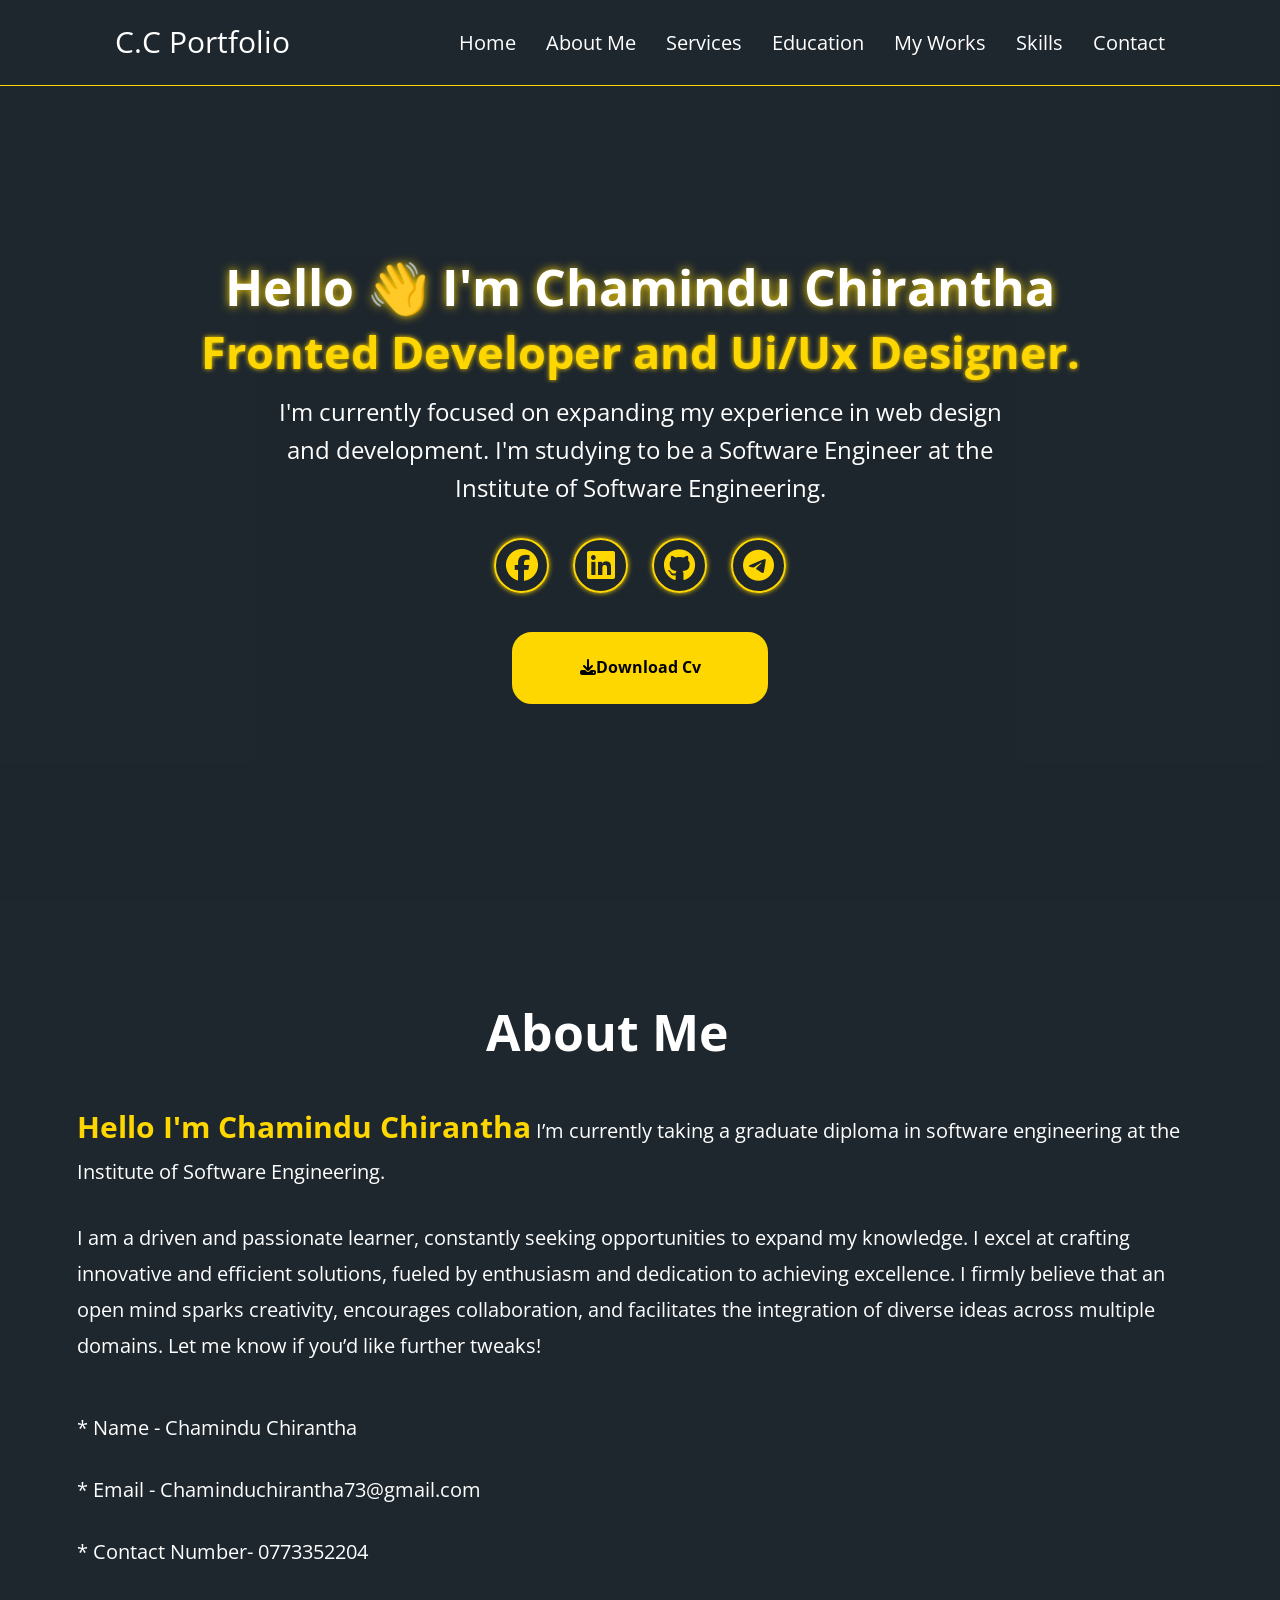
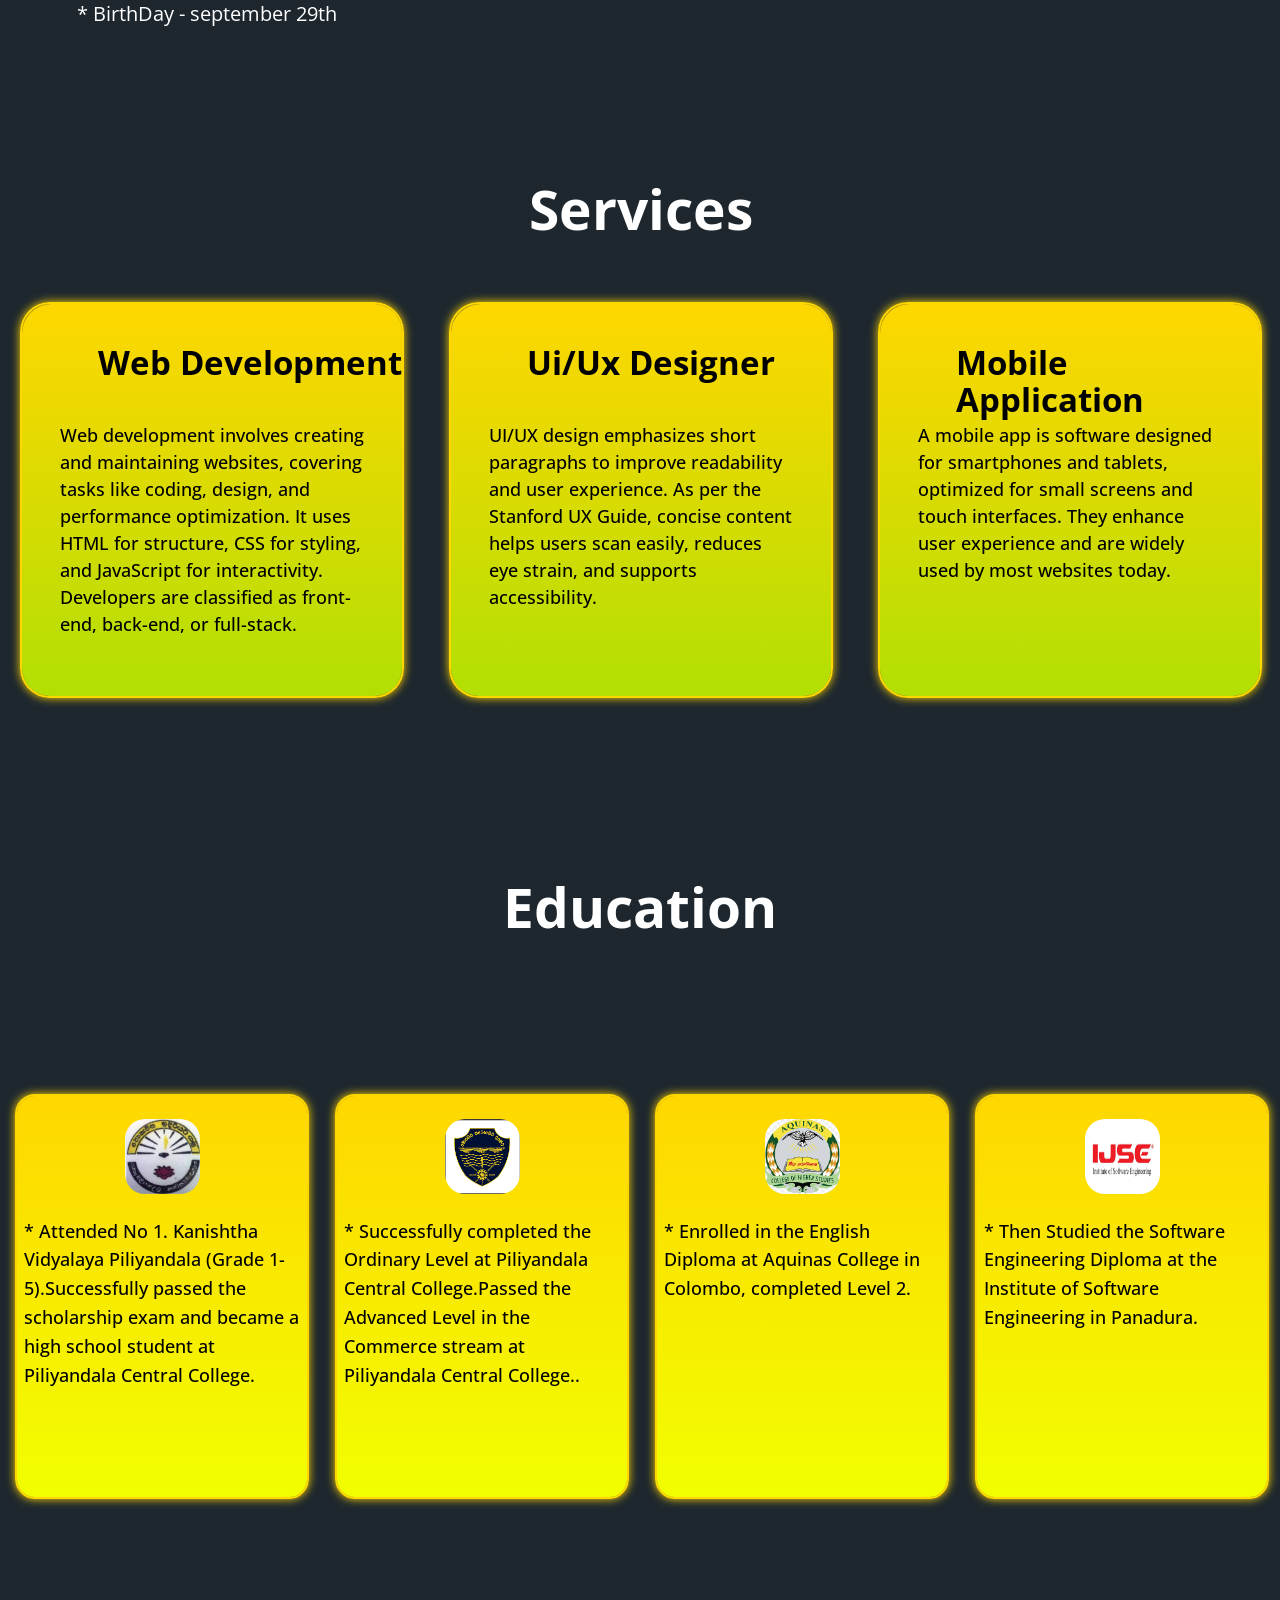
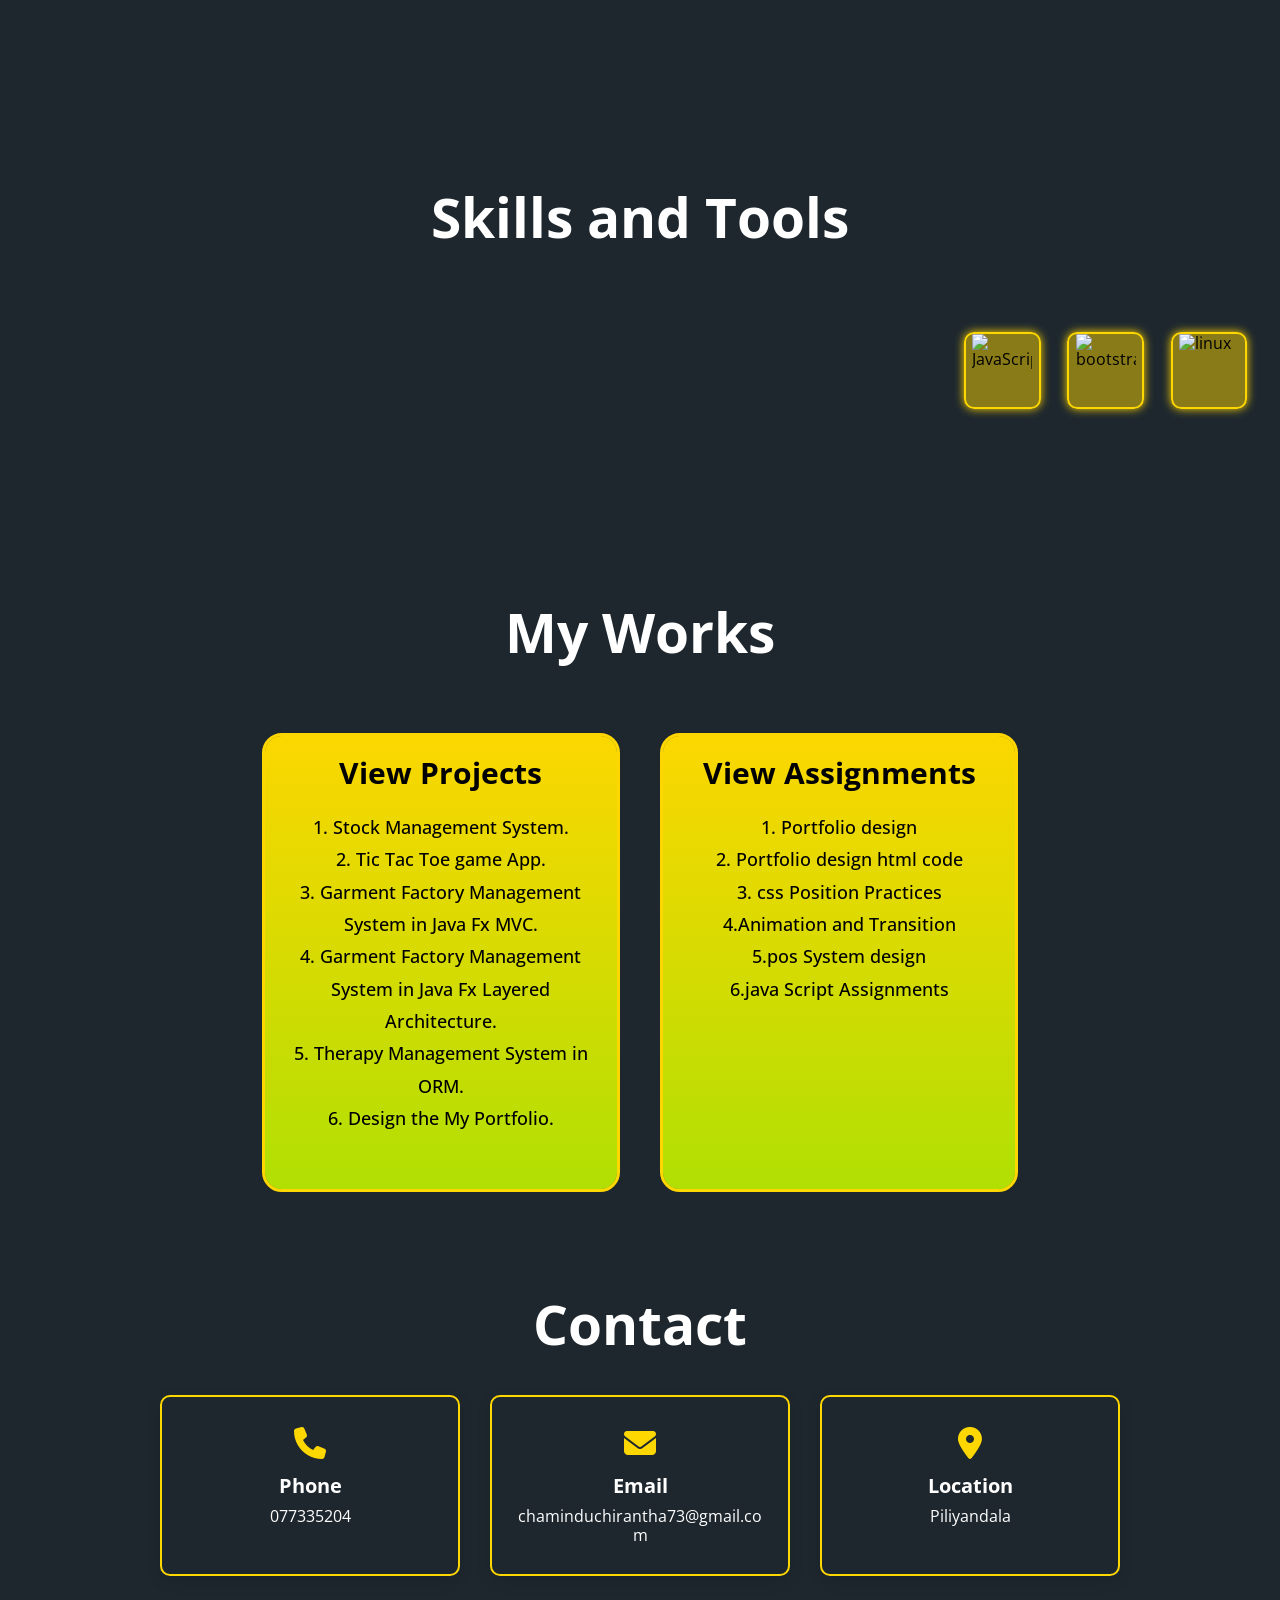
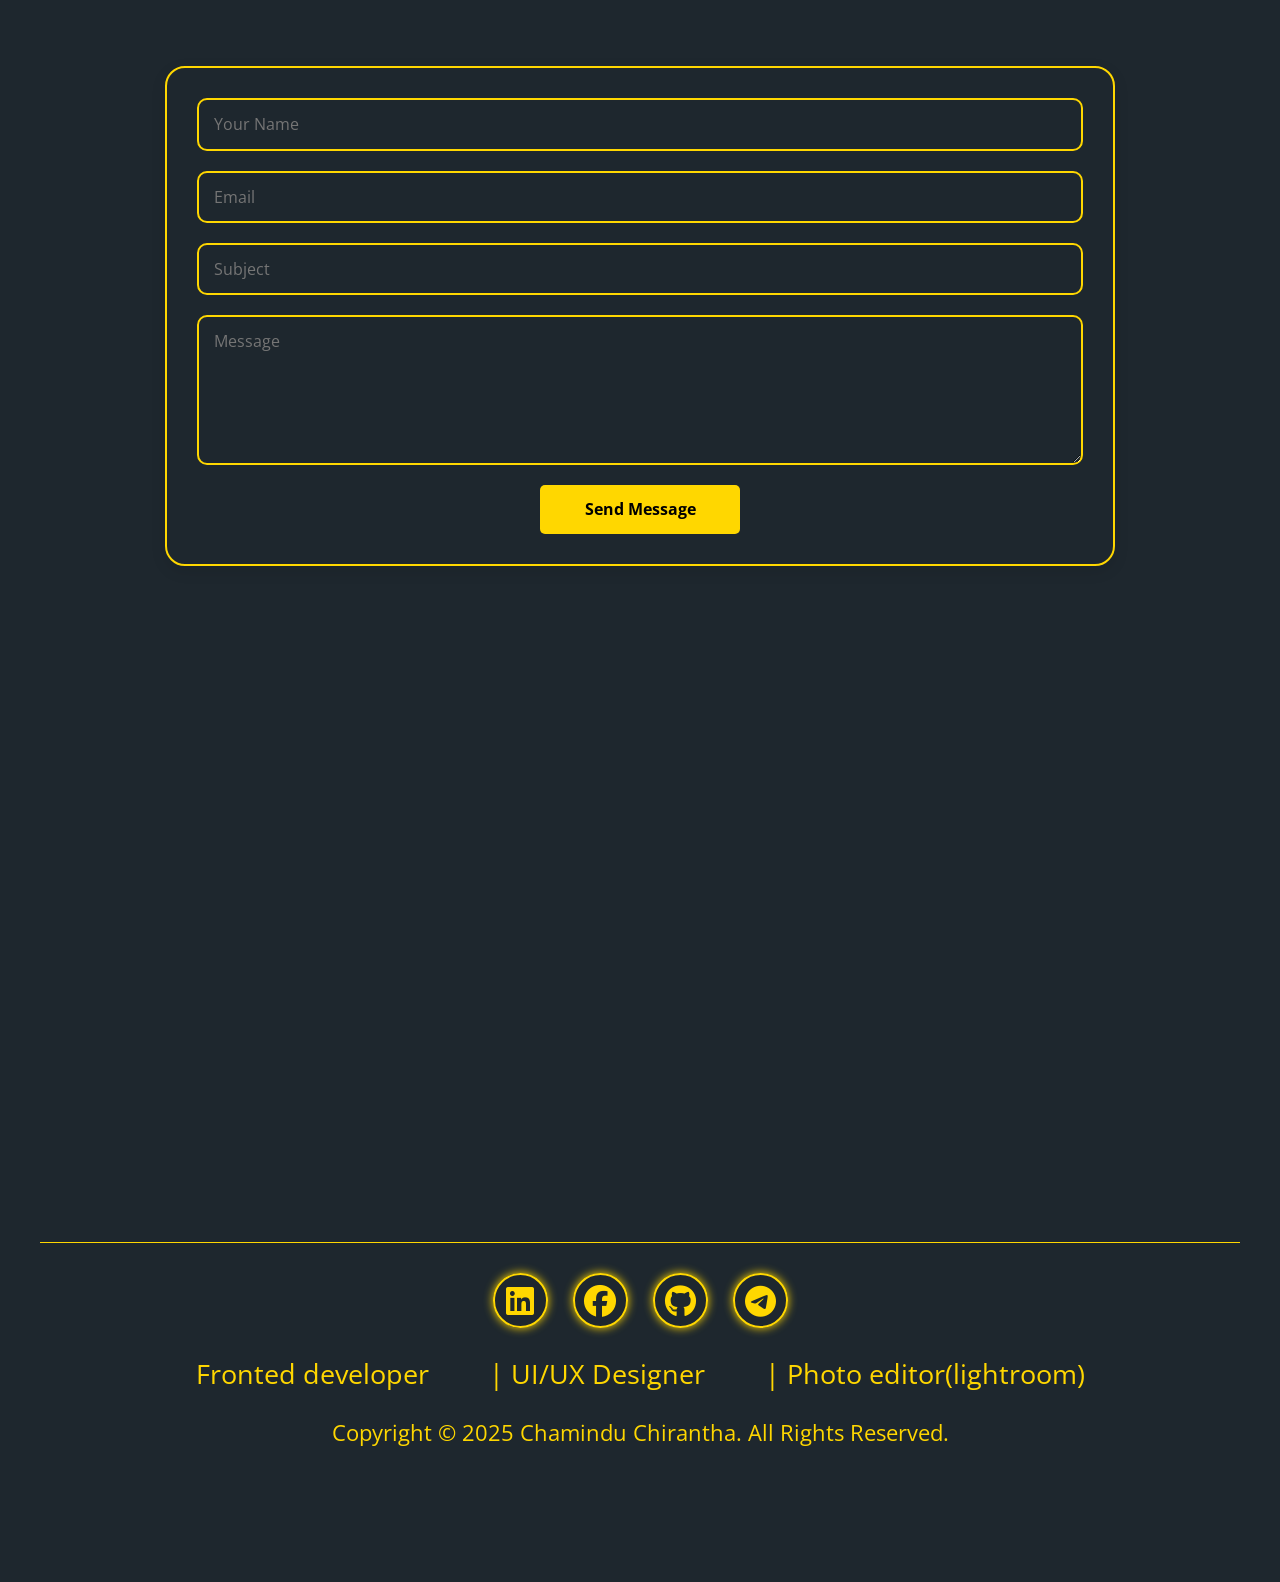
==== commit a03faa81: "update the portfolio apply the animation" ====
--- a/index.html
+++ b/index.html
@@ -104,6 +104,7 @@
 
 
     <section class="education-section" id="education">
+
         <h1>Education</h1>
 
         <div class="education-card" data-aos="fade-right">
@@ -132,48 +133,48 @@
 
     <section class="skills-section" id="skill">
         <h1>Skills and Tools</h1>
-        <div class="skill-card animate__animated animate__bounce" >
+        <div class="skill-card"  data-aos="flip-left" >
             <div class="icon"><img src="https://cdn.jsdelivr.net/gh/devicons/devicon/icons/java/java-original.svg" alt="Java" width="100"></div>
 
         </div>
 
-        <div class="skill-card">
+        <div class="skill-card" data-aos="flip-up">
             <div class="icon"><img src="https://cdn.jsdelivr.net/gh/devicons/devicon/icons/mysql/mysql-original.svg" alt="MySQL" width="100"></div>
 
         </div>
 
 
-        <div class="skill-card">
+        <div class="skill-card" data-aos="flip-right">
             <div class="icon"><img src="https://cdn.jsdelivr.net/gh/devicons/devicon/icons/python/python-original.svg" alt="JavaScript" width="100"></div>
 
         </div>
 
-        <div class="skill-card">
+        <div class="skill-card" data-aos="flip-up">
             <div class="icon"><img src="https://cdn.jsdelivr.net/gh/devicons/devicon/icons/figma/figma-original.svg" alt="Figma" width="100"></div>
 
         </div>
 
-        <div class="skill-card">
+        <div class="skill-card" data-aos="flip-left">
             <div class="icon"><img src="https://cdn.jsdelivr.net/gh/devicons/devicon/icons/photoshop/photoshop-plain.svg" alt="Photoshop" width="100"></div>
 
         </div>
 
-        <div class="skill-card">
+        <div class="skill-card" data-aos="flip-left">
             <div class="icon"><img src="https://cdn.jsdelivr.net/gh/devicons/devicon/icons/git/git-original.svg" alt="Git" width="100"></div>
 
         </div>
 
-        <div class="skill-card">
+        <div class="skill-card" data-aos="flip-up">
             <div class="icon"><img src="https://cdn.jsdelivr.net/gh/devicons/devicon/icons/github/github-original.svg" alt="GitHub" width="100"></div>
 
         </div>
 
-        <div class="skill-card">
+        <div class="skill-card" data-aos="flip-left">
             <div class="icon"><img src="https://cdn.jsdelivr.net/gh/devicons/devicon/icons/html5/html5-original.svg" alt="HTML" width="100"></div>
 
         </div>
 
-        <div class="skill-card">
+        <div class="skill-card" data-aos="flip-up">
             <div class="icon"><img src="https://cdn.jsdelivr.net/gh/devicons/devicon/icons/css3/css3-original.svg" alt="CSS" width="100"></div>
 
         </div>
@@ -285,6 +286,7 @@
                 <a href="#"><i class="fa-brands fa-facebook"></i></i></a>
                 <a href="https://github.com/chaminduchirantha"><i class="fa-brands fa-github"></i></a>
                 <a href="https://t.me/Cha_mindu_Chir_antha"><i class="fa-brands fa-telegram"></i></a>
+
             </div>
 
             <div class="detail">
--- a/css/skillSection.css
+++ b/css/skillSection.css
@@ -38,7 +38,7 @@
     border: 2px solid gold;
     transition-duration: 800ms;
     box-shadow: 0 0 10px gold;
-    animation-name: gold;
+    /*animation-name: gold;*/
     animation-duration:26s;
     animation-iteration-count: infinite;
     animation-timing-function: linear;
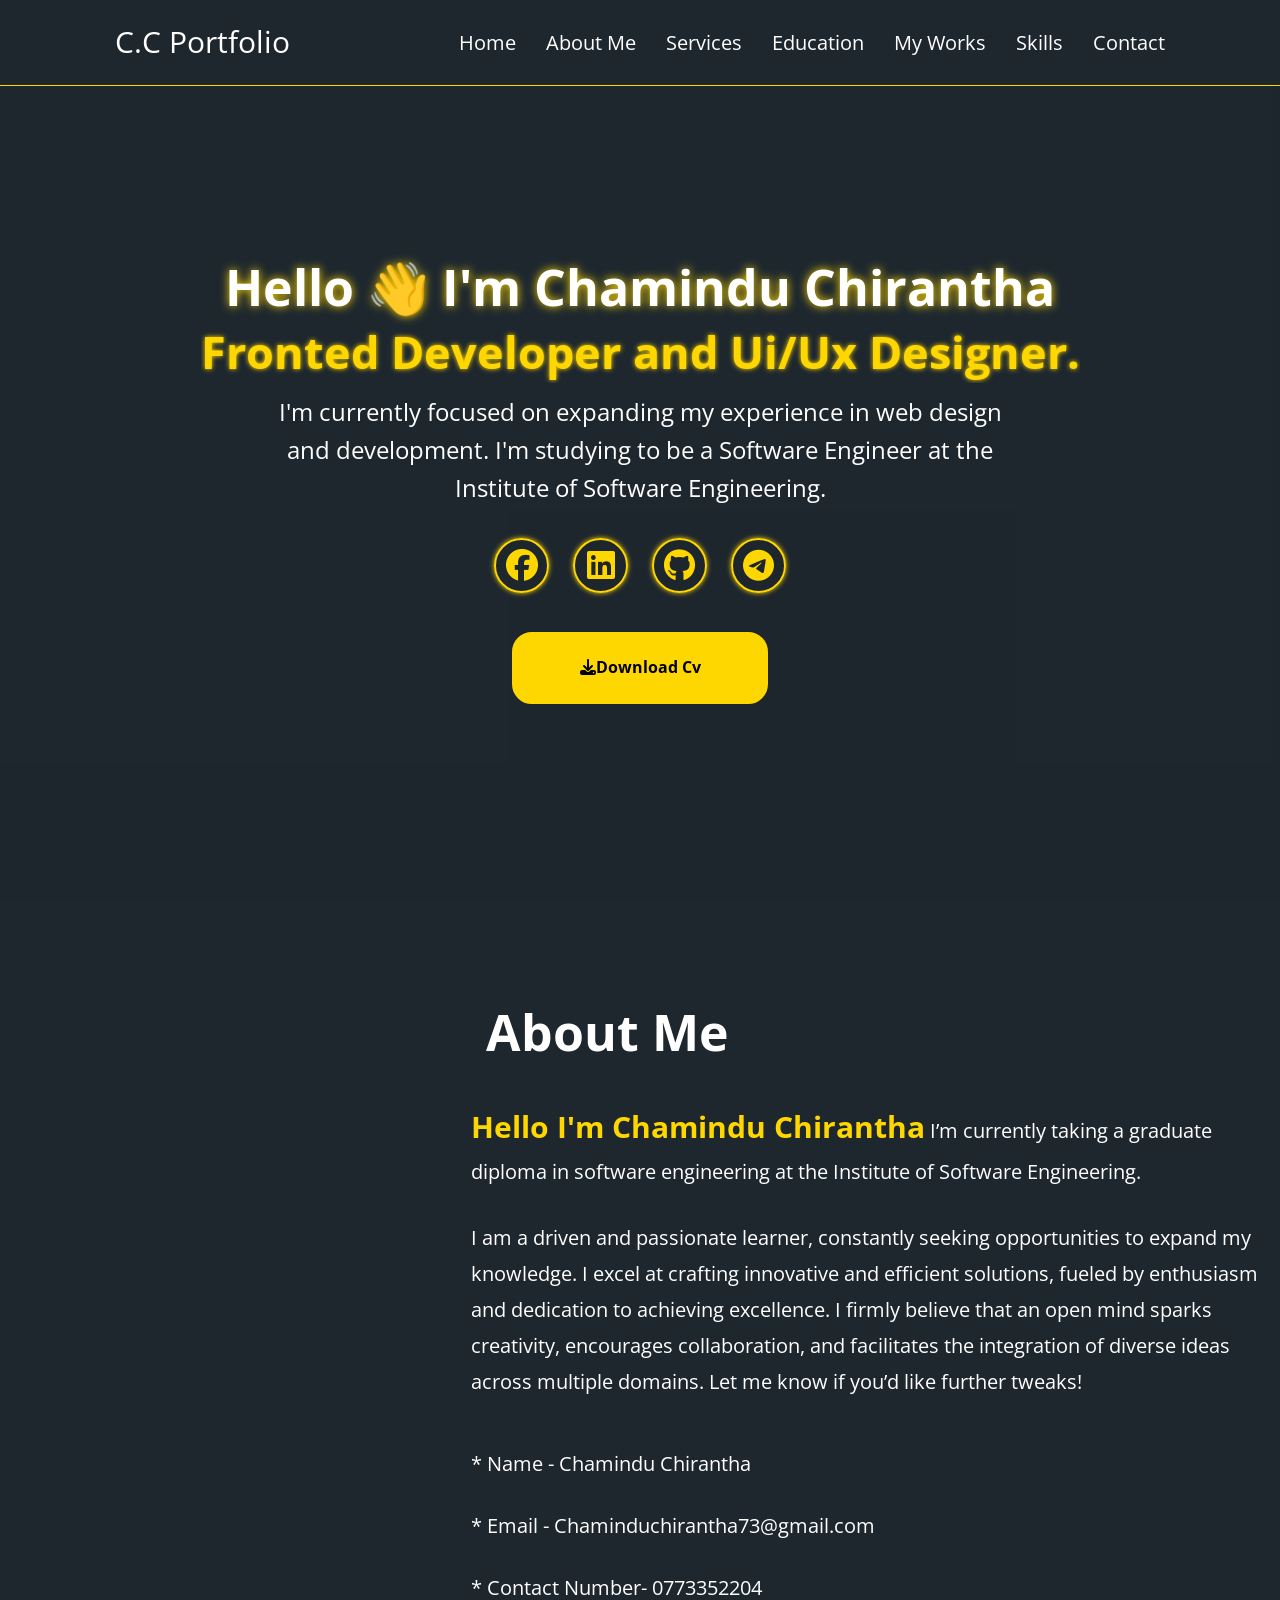
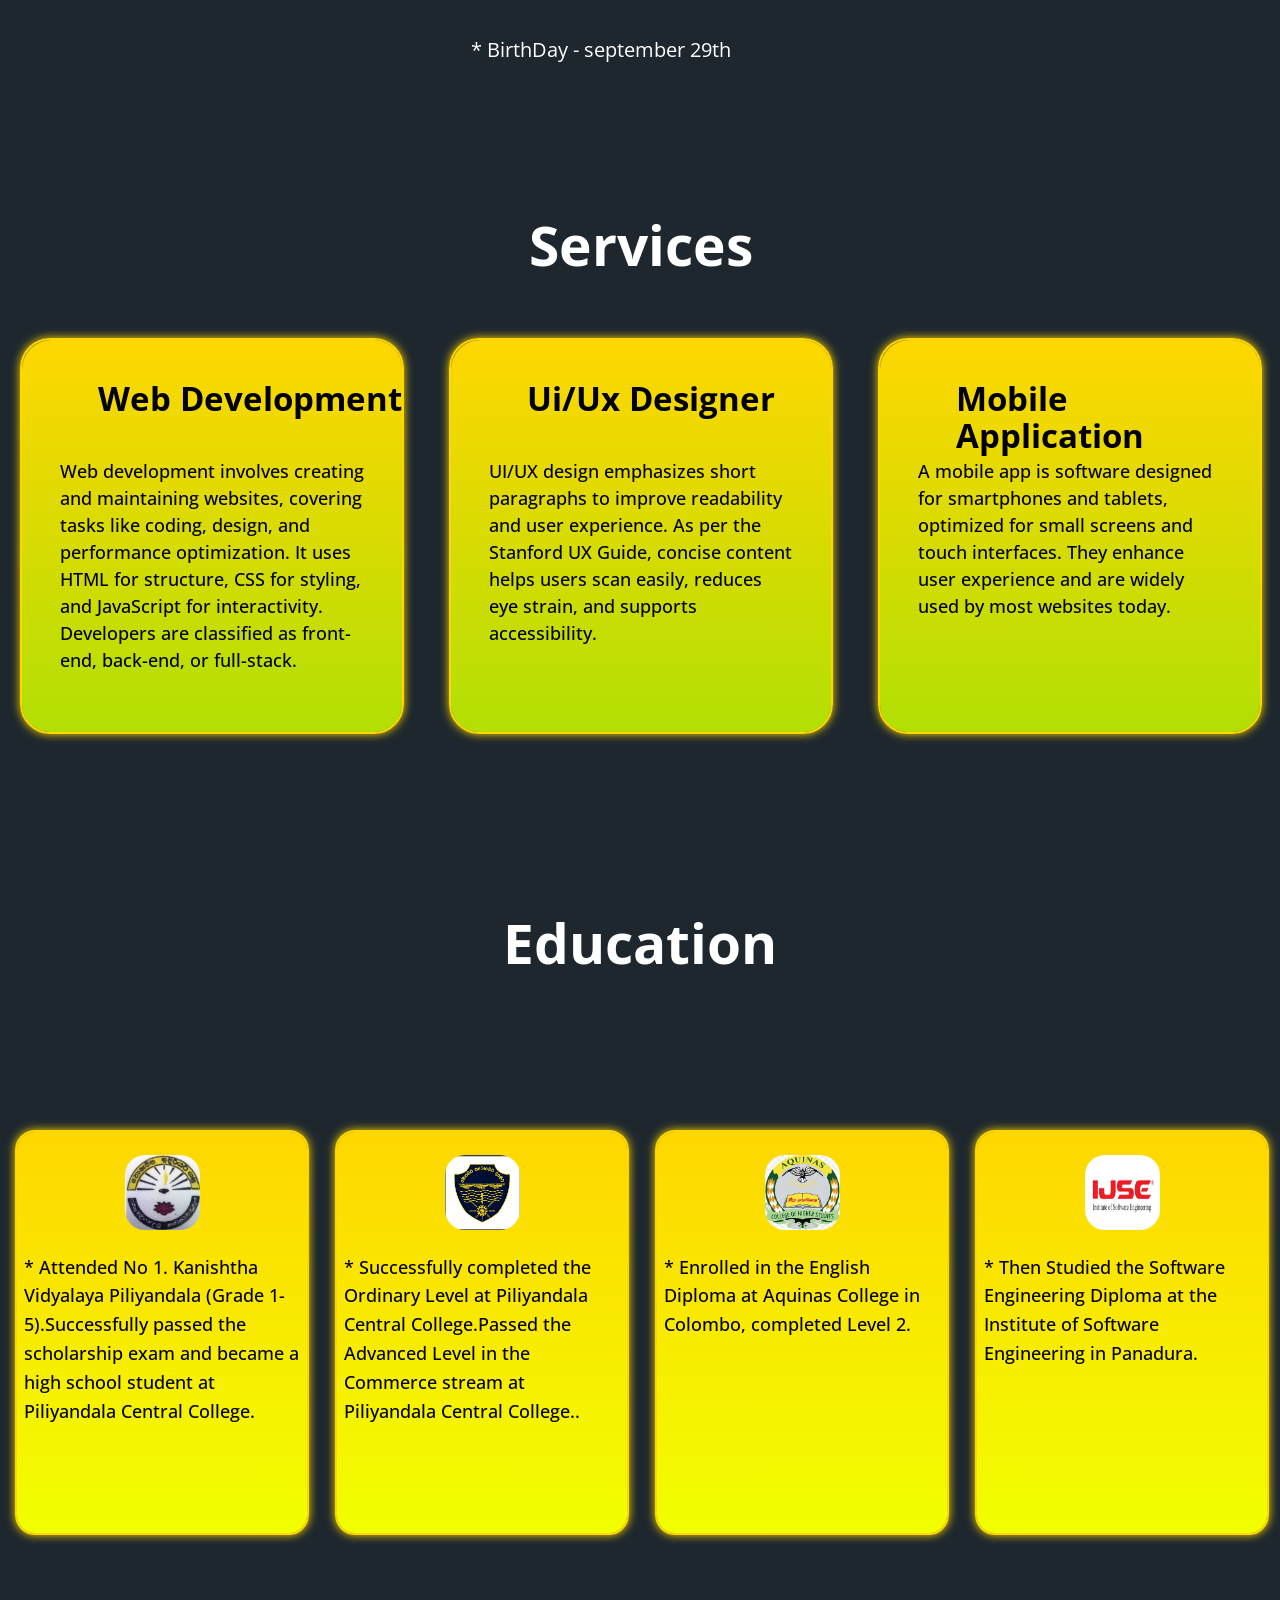
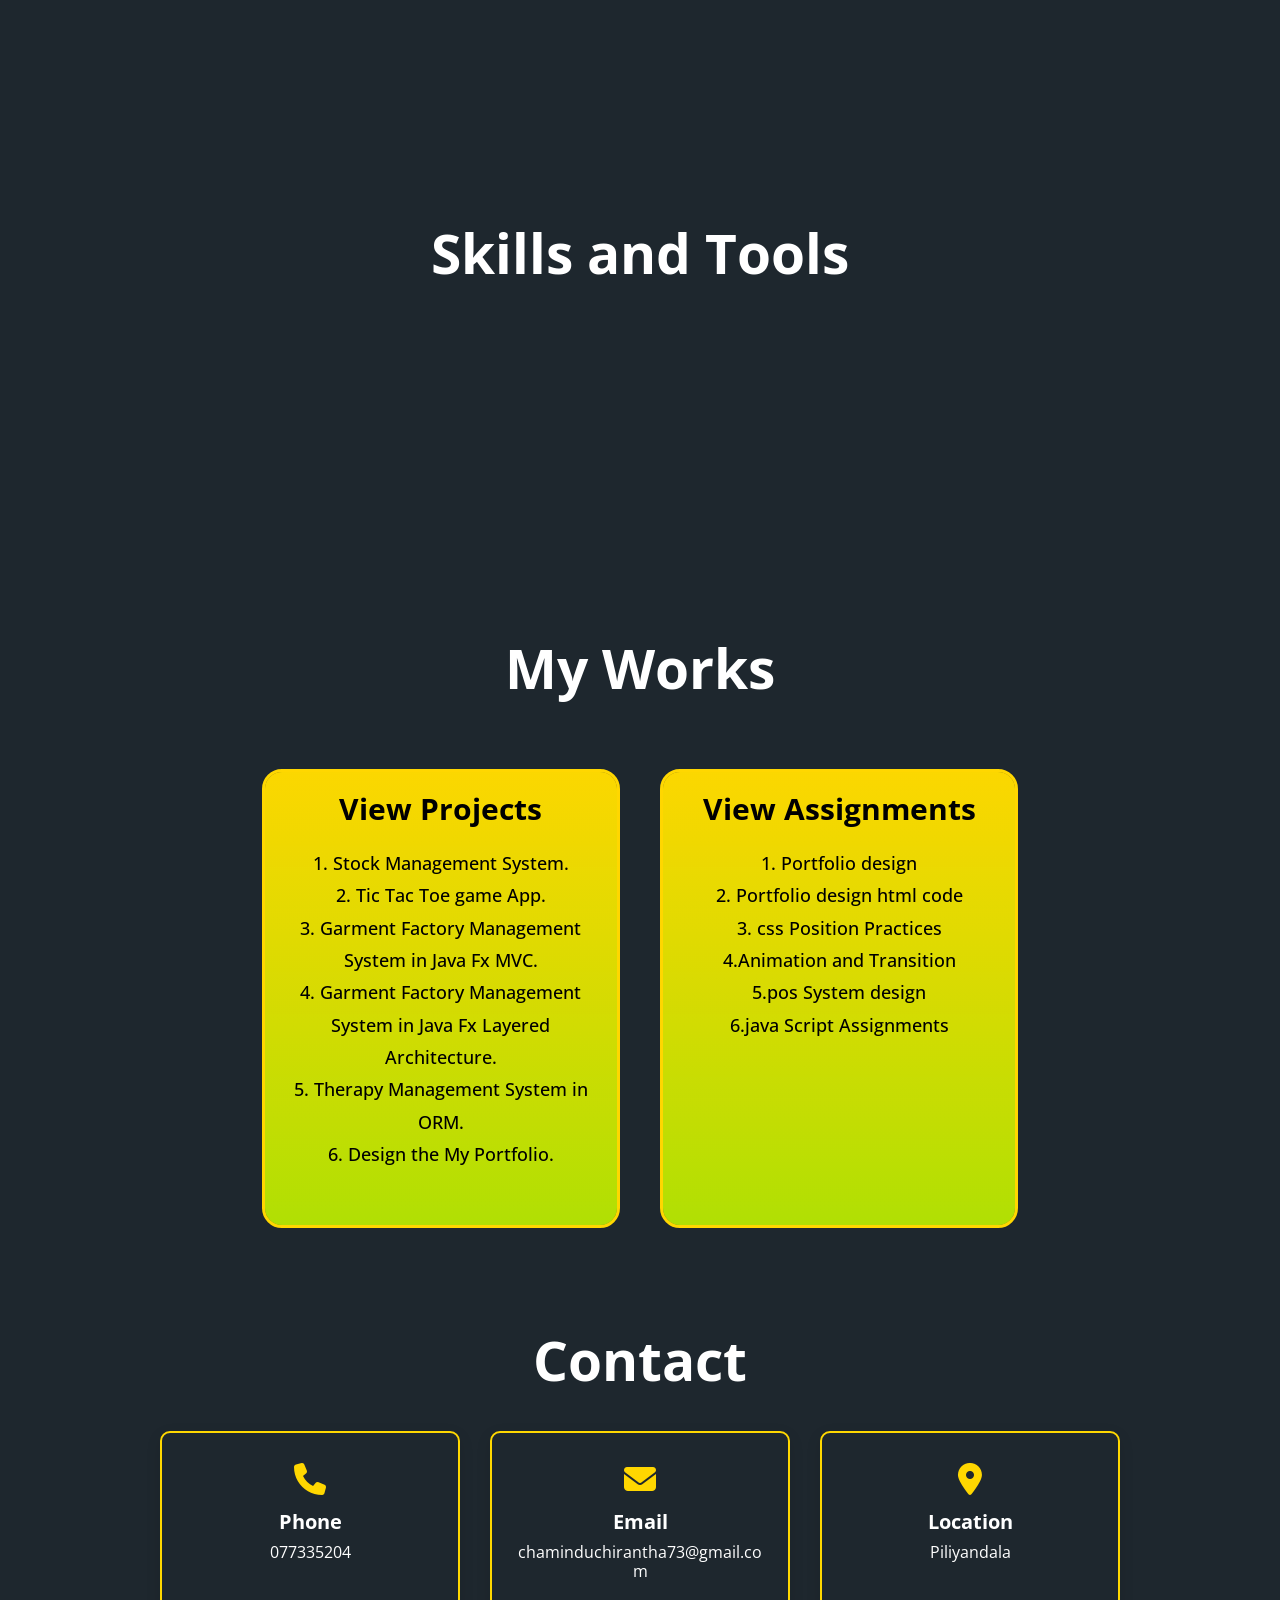
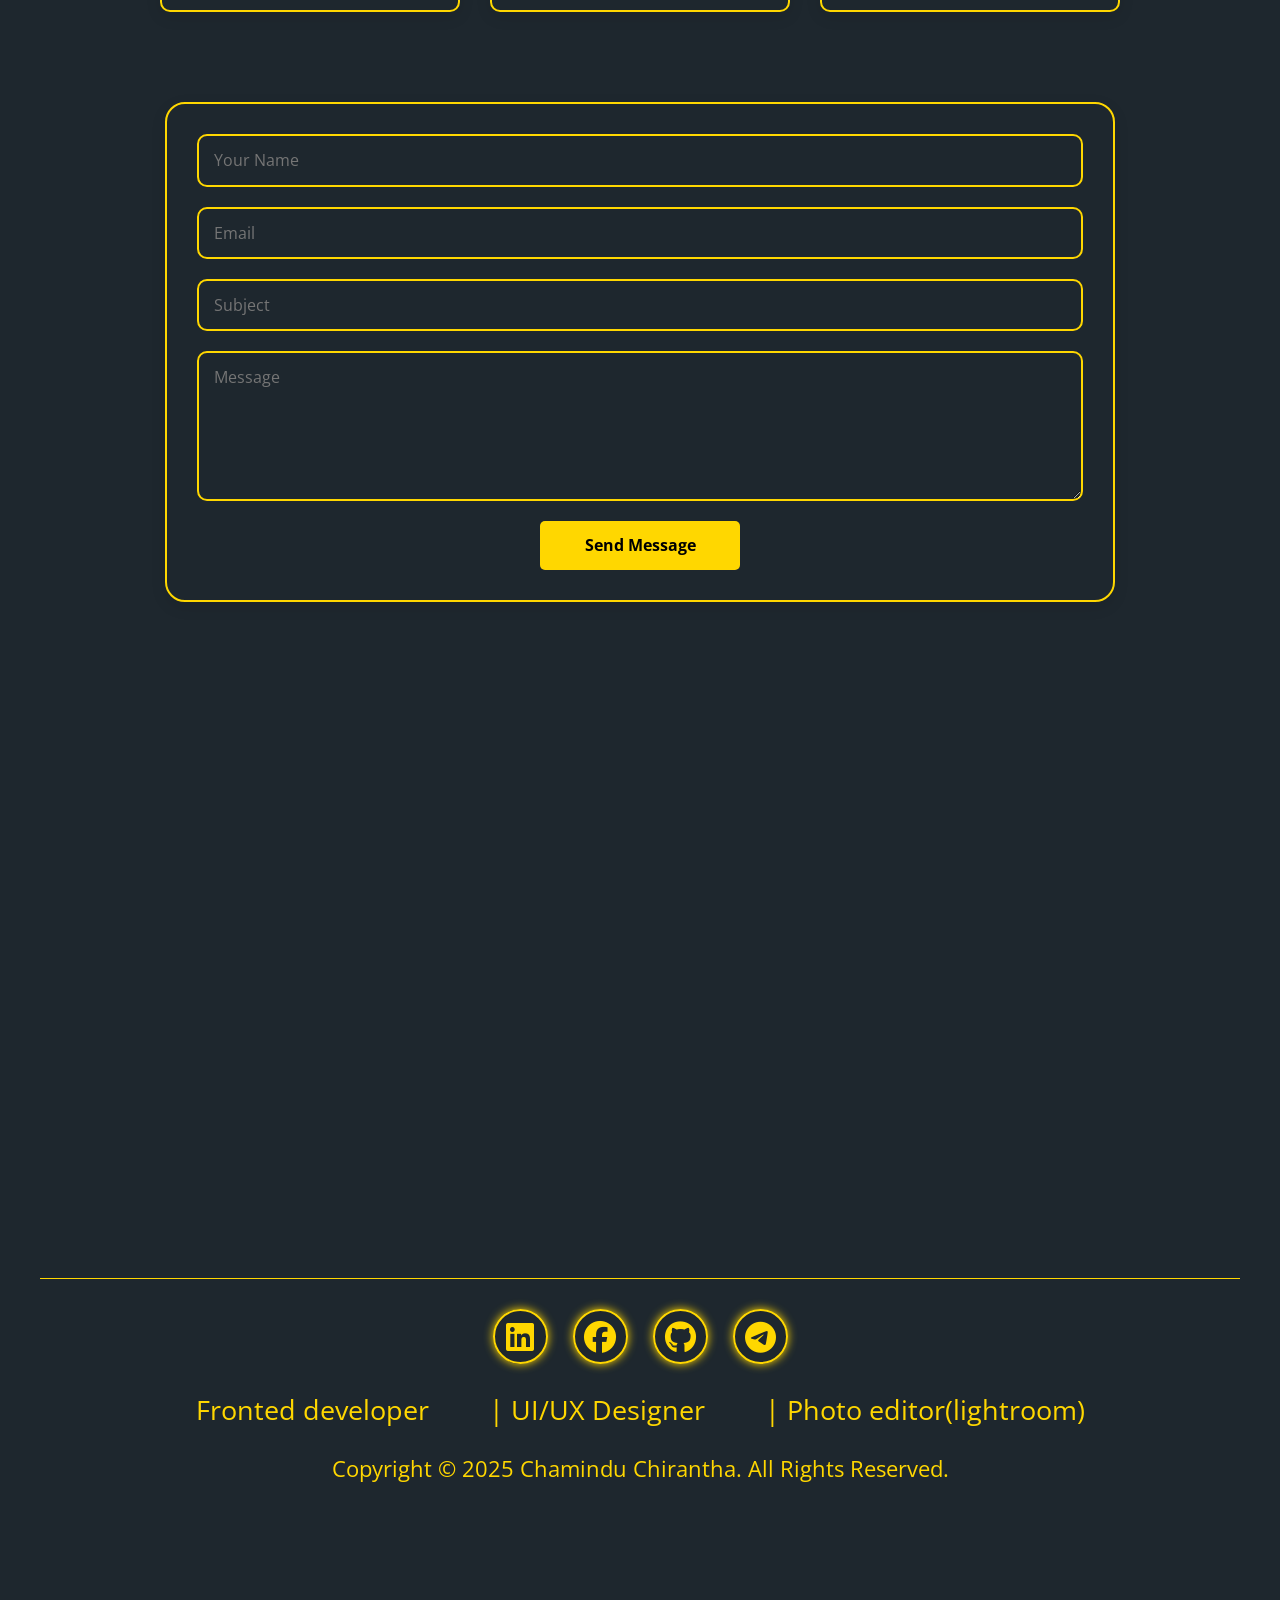
==== commit 608d459e: "update the css and index file" ====
--- a/index.html
+++ b/index.html
@@ -53,18 +53,23 @@
 
     <section class="hero">
         <div class="hero-content">
-            <h1 data-aos="fade-up">Hello 👋 I'm Chamindu Chirantha</h1>
-            <h2>Fronted Developer and Ui/Ux Designer.</h2>
-            <p>I'm currently focused on expanding my experience in web design and development. I'm studying to be a Software Engineer at the Institute of Software Engineering.</p>
-
-            <div class="social-icons">
+            <h1  data-aos="fade-up"
+                 data-aos-duration="3000">Hello 👋 I'm Chamindu Chirantha</h1>
+            <h2  data-aos="fade-up"
+                 data-aos-duration="3000">Fronted Developer and Ui/Ux Designer.</h2>
+            <p  data-aos="fade-up"
+                data-aos-duration="3000">I'm currently focused on expanding my experience in web design and development. I'm studying to be a Software Engineer at the Institute of Software Engineering.</p>
+
+            <div class="social-icons"  data-aos="fade-up"
+                 data-aos-duration="3000">
                 <a href=""><i class="fa-brands fa-facebook"></i></a>
                 <a href=""><i class="fa-brands fa-linkedin"></i></a>
                 <a href="https://github.com/chaminduchirantha"><i class="fa-brands fa-github"></i></a>
                 <a href="https://t.me/Cha_mindu_Chir_antha" target="_blank" class="animation"><i class="fa-brands fa-telegram"></i></a>
 
             </div>
-            <a href="" ><button class="btn-cv"><i class="fa-solid fa-download"></i>Download Cv</button></a>
+
+            <a href="" ><button class="btn-cv"  ><i class="fa-solid fa-download"></i>Download Cv</button></a>
         </div>
     </section>
 
@@ -82,6 +87,12 @@
                 <p class="text"> * BirthDay - september 29th</p>
             </div>
         </div>
+
+        <div>
+            <img src="Asset/images/IMG-20250115-WA0012.jpg" data-aos="fade-up"
+                 data-aos-duration="3000" alt="aboutImage" >
+        </div>
+
     </section>
 
     <section class="services-section" id="services">
@@ -107,7 +118,7 @@
 
         <h1>Education</h1>
 
-        <div class="education-card" data-aos="fade-right">
+        <div class="education-card" data-aos="zoom-in" >
             <img src="Asset/images/Screenshot%202025-01-08%20212530.png">
             <p>* Attended No 1. Kanishtha Vidyalaya Piliyandala (Grade 1-5).Successfully passed the scholarship exam and became a high school student at Piliyandala Central College.</p>
         </div>
@@ -122,7 +133,7 @@
             <p>* Enrolled in the English Diploma at Aquinas College in Colombo, completed Level 2.</p>
         </div>
 
-        <div class="education-card" data-aos="fade-left">
+        <div class="education-card" data-aos="zoom-in" >
             <img src="Asset/images/Screenshot%202025-01-08%20212826.png">
             <p>* Then Studied the Software Engineering Diploma at the Institute of Software Engineering in Panadura.</p>
         </div>
@@ -135,62 +146,49 @@
         <h1>Skills and Tools</h1>
         <div class="skill-card"  data-aos="flip-left" >
             <div class="icon"><img src="https://cdn.jsdelivr.net/gh/devicons/devicon/icons/java/java-original.svg" alt="Java" width="100"></div>
-
         </div>
 
         <div class="skill-card" data-aos="flip-up">
             <div class="icon"><img src="https://cdn.jsdelivr.net/gh/devicons/devicon/icons/mysql/mysql-original.svg" alt="MySQL" width="100"></div>
-
-        </div>
-
+        </div>
 
         <div class="skill-card" data-aos="flip-right">
             <div class="icon"><img src="https://cdn.jsdelivr.net/gh/devicons/devicon/icons/python/python-original.svg" alt="JavaScript" width="100"></div>
-
         </div>
 
         <div class="skill-card" data-aos="flip-up">
             <div class="icon"><img src="https://cdn.jsdelivr.net/gh/devicons/devicon/icons/figma/figma-original.svg" alt="Figma" width="100"></div>
-
         </div>
 
         <div class="skill-card" data-aos="flip-left">
             <div class="icon"><img src="https://cdn.jsdelivr.net/gh/devicons/devicon/icons/photoshop/photoshop-plain.svg" alt="Photoshop" width="100"></div>
-
         </div>
 
         <div class="skill-card" data-aos="flip-left">
             <div class="icon"><img src="https://cdn.jsdelivr.net/gh/devicons/devicon/icons/git/git-original.svg" alt="Git" width="100"></div>
-
         </div>
 
         <div class="skill-card" data-aos="flip-up">
             <div class="icon"><img src="https://cdn.jsdelivr.net/gh/devicons/devicon/icons/github/github-original.svg" alt="GitHub" width="100"></div>
-
         </div>
 
         <div class="skill-card" data-aos="flip-left">
             <div class="icon"><img src="https://cdn.jsdelivr.net/gh/devicons/devicon/icons/html5/html5-original.svg" alt="HTML" width="100"></div>
-
         </div>
 
         <div class="skill-card" data-aos="flip-up">
             <div class="icon"><img src="https://cdn.jsdelivr.net/gh/devicons/devicon/icons/css3/css3-original.svg" alt="CSS" width="100"></div>
-
-        </div>
-
-        <div class="skill-card">
+        </div>
+
+        <div class="skill-card" data-aos="flip-left">
             <div class="icon"><img src="https://cdn.jsdelivr.net/gh/devicons/devicon/icons/javascript/javascript-original.svg" alt="JavaScript" width="100"></div>
-
-        </div>
-
-        <div class="skill-card">
+        </div>
+
+        <div class="skill-card"  data-aos="flip-up">
             <div class="icon"><img src="https://cdn.jsdelivr.net/gh/devicons/devicon/icons/bootstrap/bootstrap-original.svg" alt="bootstrap" width="100"></div>
-
-        </div>
-        <div class="skill-card">
+        </div>
+        <div class="skill-card"  data-aos="flip-left">
             <div class="icon"><img src="https://cdn.jsdelivr.net/gh/devicons/devicon/icons/linux/linux-original.svg" alt="linux" width="100"></div>
-
         </div>
 
     </section>
@@ -281,11 +279,15 @@
     <footer class="footer-section">
         <div class="container">
             <hr>
-            <div class="social-links">
-                <a href="https://www.linkedin.com/in/chamindu-chirantha-1b839531a/"><i class="fa-brands fa-linkedin"></i></a>
-                <a href="#"><i class="fa-brands fa-facebook"></i></i></a>
-                <a href="https://github.com/chaminduchirantha"><i class="fa-brands fa-github"></i></a>
-                <a href="https://t.me/Cha_mindu_Chir_antha"><i class="fa-brands fa-telegram"></i></a>
+            <div class="social-links"  >
+                <a href="https://www.linkedin.com/in/chamindu-chirantha-1b839531a/" data-aos="fade-up"
+                   data-aos-duration="3000"><i class="fa-brands fa-linkedin"></i></a>
+                <a href="#" data-aos="fade-up"
+                   data-aos-duration="2000"><i class="fa-brands fa-facebook"></i></i></a>
+                <a href="https://github.com/chaminduchirantha"  data-aos="fade-up"
+                   data-aos-duration="1000"><i class="fa-brands fa-github"></i></a>
+                <a href="https://t.me/Cha_mindu_Chir_antha"  data-aos="fade-up"
+                   data-aos-duration="0"  ><i class="fa-brands fa-telegram"></i></a>
 
             </div>
 
--- a/css/heroSection.css
+++ b/css/heroSection.css
@@ -39,7 +39,7 @@
 .hero h1{
     font-size: 69px;
     text-shadow:  0 0 10px gold;
-    animation-name: animate02;
+    /*animation-name: animate02;*/
     animation-duration: 5s;
     animation-timing-function: linear;
 
@@ -55,7 +55,7 @@
     overflow-x: hidden;
     text-shadow:  0 0 5px gold;
 
-    animation-name: animate;
+    /*animation-name: animate;*/
     animation-duration: 26s;
     /*animation-iteration-count: infinite;*/
     animation-timing-function: linear;
@@ -76,7 +76,7 @@
     margin-top: -20px;
     line-height: 1.6;
     align-items: center;
-    animation-name: animate02;
+    /*animation-name: animate02;*/
     animation-duration: 5s;
     animation-timing-function: linear;
 }
@@ -109,7 +109,7 @@
     text-decoration: none;
     transition: all 0.3s ease;
     box-shadow: 0 0 5px gold;
-    animation-name: animate02;
+    /*animation-name: animate02;*/
     animation-duration: 5s;
     animation-timing-function: linear;
 
@@ -141,7 +141,7 @@
     margin: auto;
     cursor: pointer;
     transition-duration: 800ms;
-    animation-name: animate02;
+    /*animation-name: animate02;*/
     animation-duration: 5s;
     animation-timing-function: linear;
 }
--- a/css/aboutSection.css
+++ b/css/aboutSection.css
@@ -30,12 +30,13 @@
 }
 
 .about-content p{
-    width: 100%;
-    font-size: 25px;
-    line-height:1.8;
-    /*text-align: left;*/
+    width: 75%;
+    font-size: 20px;
+    line-height:1.9;
+    /*text-align: center;*/
     position: relative;
     top: -50px;
+    left:35%;
 
 }
 
@@ -43,6 +44,16 @@
     color: gold;
     font-weight: 700;
     font-size: 45px;
+}
+
+.about-section img{
+    width: 20vw;
+    height: 59vh;
+    border-radius: 10%;
+    position: absolute;
+    left:10%;
+    top:35%;
+
 }
 
 .about-details p {
@@ -70,6 +81,12 @@
     top: 91%;
 }
 
+@media all and (min-width: 1025px) and (max-width: 1423px){
+    .about-section h1{
+        font-size: 45px;
+    }
+}
+
 @media (min-width: 1024px) and (max-width: 1290px){
     .about-section {
         padding: 220px 6% 0;
@@ -87,6 +104,7 @@
         font-size: 20px;
         margin-top: 30px;
         line-height: 1.8;
+        width: 70%;
     }
 
     .about-content span{
@@ -96,6 +114,18 @@
     .about-content .text{
         font-size: 20px;
         line-height: 1.6;
+    }
+    .about-section img{
+        width: 22vw;
+        height: auto;
+        position: absolute;
+        align-self: center;
+        border-radius: 20px;
+        top: 0;
+        left: 0;
+        right: 65%;
+        bottom:15%;
+        margin: auto;
     }
 
 }
@@ -116,30 +146,49 @@
     .about-content p {
         font-size: 20px;
         margin-top: 30px;
+        width: 68%;
     }
 
     .about-content span{
         font-size: 30px;
     }
+
+    .about-section img{
+        width: 28vw;
+        height: auto;
+        position: absolute;
+        align-self: center;
+        border-radius: 20px;
+        top: 0;
+        left: 0;
+        right: 65%;
+        bottom:15%;
+        margin: auto;
+    }
 }
 
 @media (min-width: 377px) and (max-width: 650px) {
-    .about-section h1 {
-        font-size: 32px;
-        left: 8%;
-    }
+    .about-section{
+        /*padding: 180px 6% 0;*/
+        height: 160vh;
+    }
+
 
     .about-section h1 {
         font-size: 39px;
         text-align: center;
-        top: 40px;
-        left: 115px;
-    }
-
-    .about-content p {
+        top: -20px;
+        left: 125px;
+    }
+
+    .about-content p {
+        width: 100%;
         font-size: 16px;
         text-align: left;
         line-height: 1.7;
+        position: relative;
+        top: 50px;
+        left:5%;
     }
 
     .about-details p {
@@ -151,9 +200,24 @@
     .about-content span{
         font-size: 19px;
     }
+    .about-section img{
+        width: 52vw;
+        height: auto;
+        position: absolute;
+        align-self: center;
+        border-radius: 20px;
+        top: 0;
+        left: 5%;
+        right: 0;
+        bottom:50%;
+        margin: auto;
+    }
 }
 
 @media (min-width: 300px) and (max-width: 376px) {
+    .about-section {
+        height: 160vh;
+    }
     .about-section h1 {
         font-size: 32px;
         left: 8%;
@@ -161,19 +225,24 @@
 
     .about-section h1 {
         font-size: 33px;
-        text-align: center;
-        top: -20px;
+        text-align: left;
+        top: -50px;
         left: 85px;
     }
 
     .about-content p {
+        width:100%;
         font-size: 16px;
         text-align: left;
         line-height: 1.7;
+        position: relative;
+        left: 5px;
+        top:40px;
+
     }
 
     .about-details p {
-        width: 100%;
+        width: 50%;
         font-size: 17px;
         position: relative;
         margin-left: -30px;
@@ -182,5 +251,18 @@
     .about-content span{
         font-size: 19px;
     }
-}
-
+
+    .about-section img{
+        width: 55vw;
+        height: auto;
+        position: absolute;
+        align-self: center;
+        border-radius: 20px;
+        top: 0;
+        left: 5%;
+        right: 0;
+        bottom:65%;
+        margin: auto;
+    }
+}
+
--- a/css/footerSection.css
+++ b/css/footerSection.css
@@ -2,7 +2,7 @@
     background-color: #1e272e;
     padding: 40px 20px;
     color:white;
-    height:0.2vh;
+    height:auto;
     margin-top: 30px;
     position: relative;
     top: -300px;
@@ -79,7 +79,7 @@
 @media (min-width: 651px) and (max-width: 1023px) {
 
     .footer-section {
-        height:1vh;
+        height:auto;
     }
     .detail p {
         font-size: 1.2rem;
@@ -92,7 +92,7 @@
 
 @media (min-width: 376px) and (max-width:650px) {
     .footer-section {
-        height: 10vh;
+        height: auto
     }
 
     .social-links {
@@ -116,7 +116,7 @@
 
 @media (min-width: 200px) and (max-width:376px ) {
     .footer-section {
-        height: 15vh;
+        height: auto;
     }
 
     .social-links {
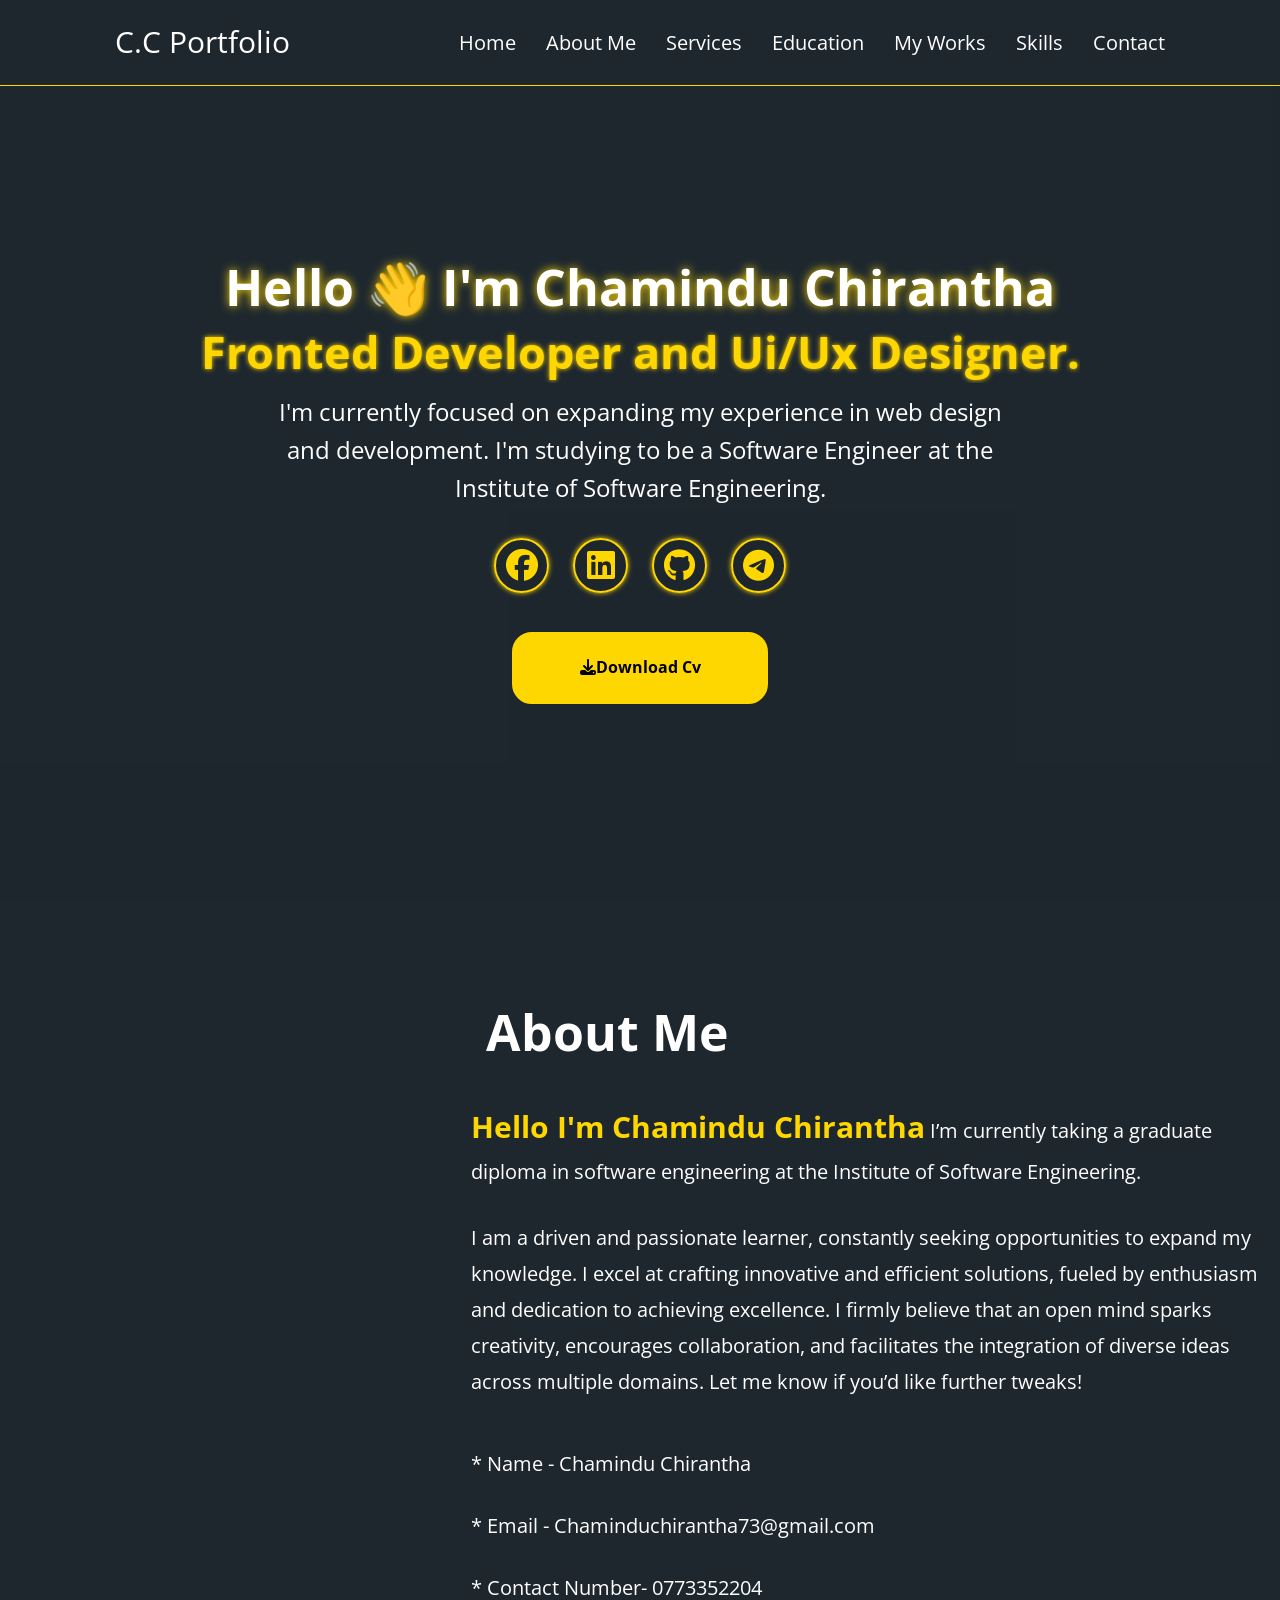
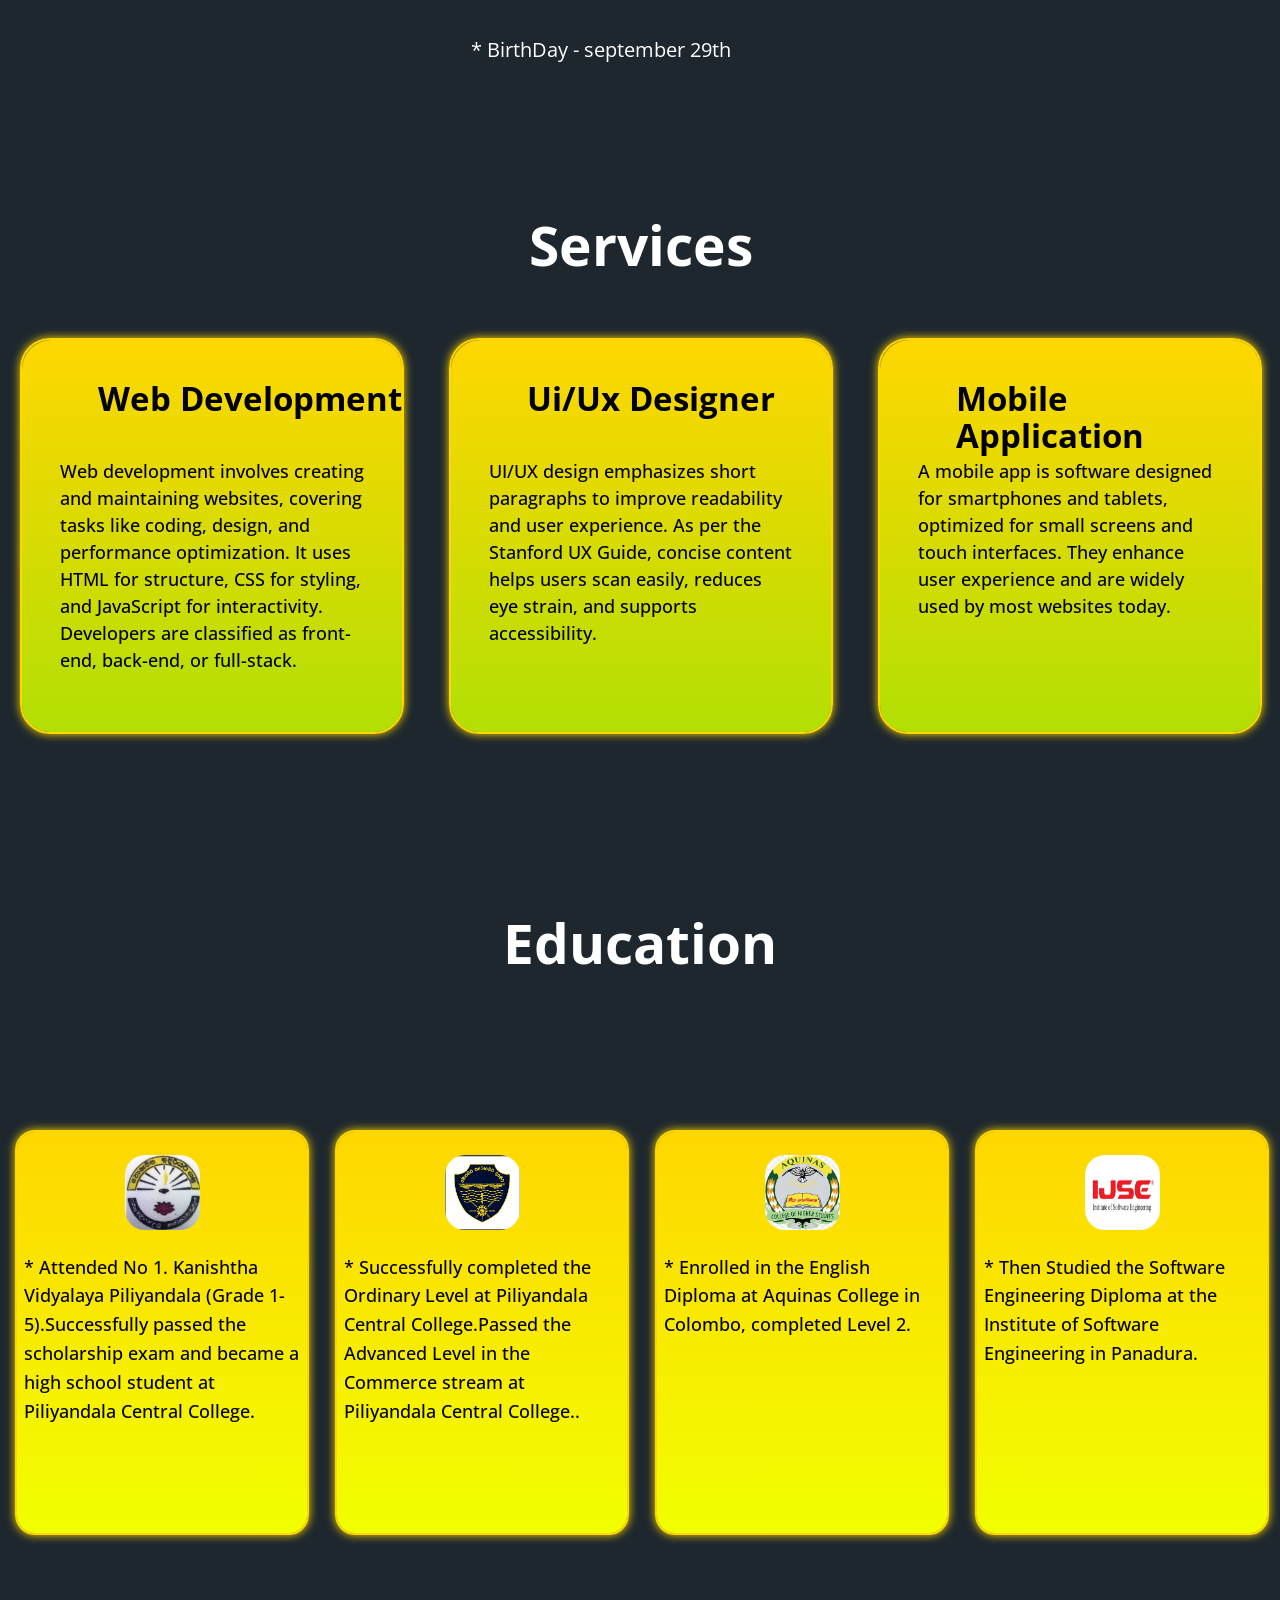
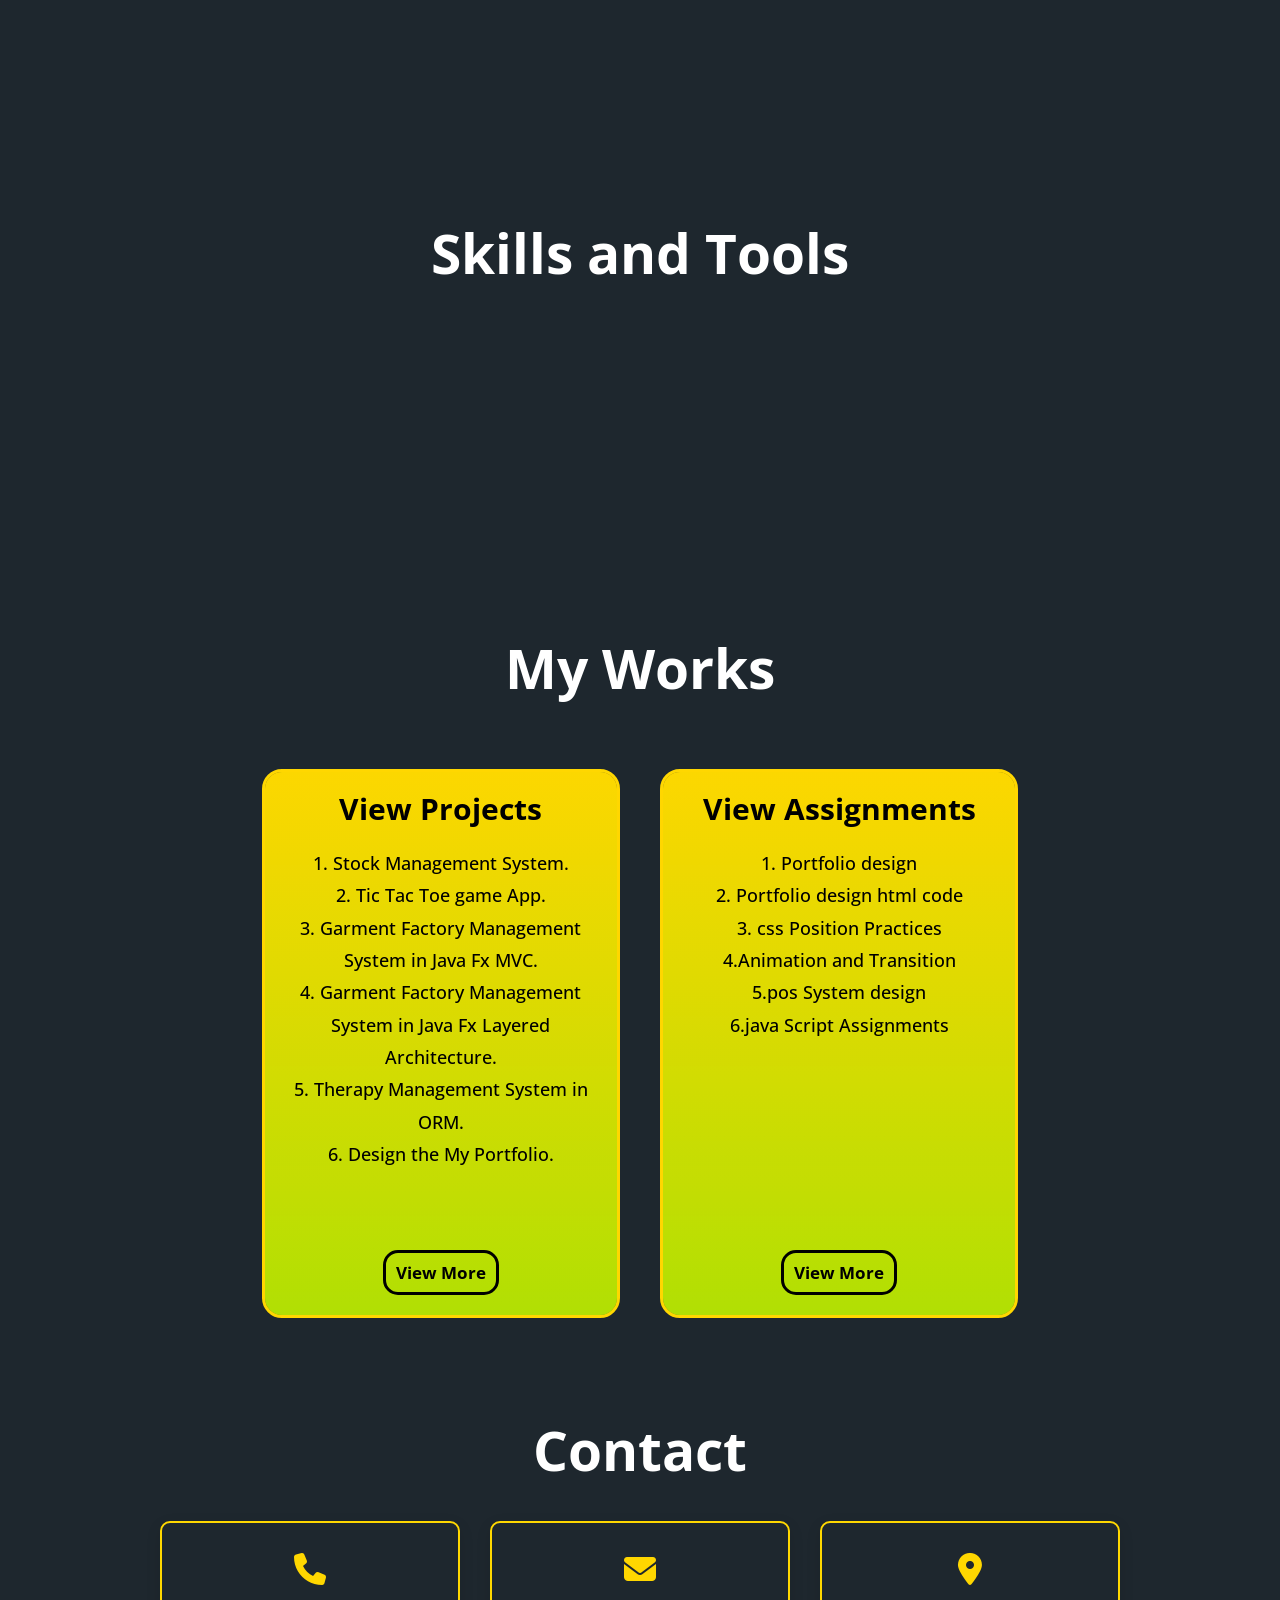
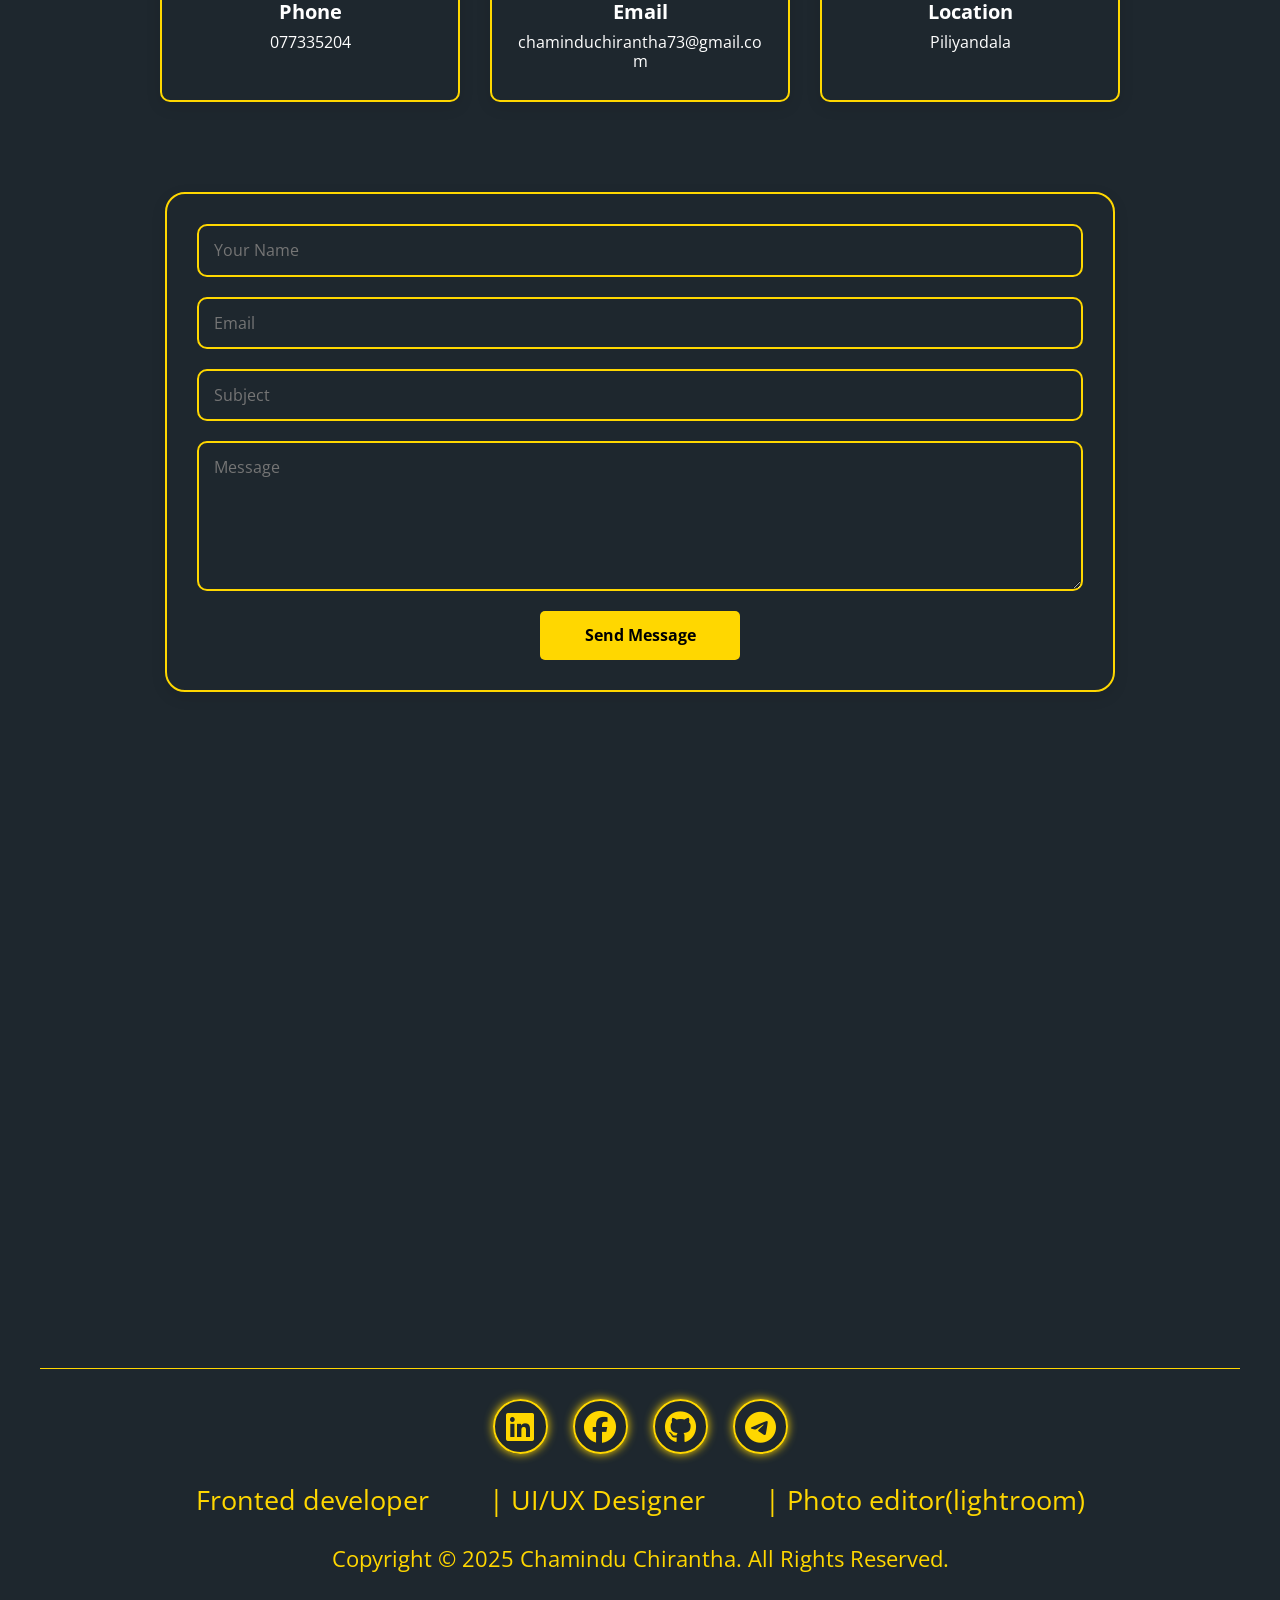
==== commit 7039fac6: "update the portfolio" ====
--- a/index.html
+++ b/index.html
@@ -60,8 +60,8 @@
             <p  data-aos="fade-up"
                 data-aos-duration="3000">I'm currently focused on expanding my experience in web design and development. I'm studying to be a Software Engineer at the Institute of Software Engineering.</p>
 
-            <div class="social-icons"  data-aos="fade-up"
-                 data-aos-duration="3000">
+            <div class="social-icons" data-aos="fade-up"
+                 data-aos-duration="3000" >
                 <a href=""><i class="fa-brands fa-facebook"></i></a>
                 <a href=""><i class="fa-brands fa-linkedin"></i></a>
                 <a href="https://github.com/chaminduchirantha"><i class="fa-brands fa-github"></i></a>
@@ -69,7 +69,7 @@
 
             </div>
 
-            <a href="" ><button class="btn-cv"  ><i class="fa-solid fa-download"></i>Download Cv</button></a>
+            <a href="Asset/pdf/cv%20sample.pdf" download="My Cv"><button class="btn-cv "><i class="fa-solid fa-download"></i>Download Cv</button></a>
         </div>
     </section>
 
@@ -97,17 +97,20 @@
 
     <section class="services-section" id="services">
         <h1>Services</h1>
-        <div class="service-card" data-aos="zoom-in">
+        <div class="service-card" data-aos="fade-up"
+             data-aos-duration="3000">
             <h2>Web Development</h2>
             <p>Web development involves creating and maintaining websites, covering tasks like coding, design, and performance optimization. It uses HTML for structure, CSS for styling, and JavaScript for interactivity. Developers are classified as front-end, back-end, or full-stack.</p>
         </div>
 
-        <div class="service-card" data-aos="zoom-in">
+        <div class="service-card" data-aos="fade-up"
+             data-aos-duration="3000">
             <h2>Ui/Ux Designer</h2>
             <p>UI/UX design emphasizes short paragraphs to improve readability and user experience. As per the Stanford UX Guide, concise content helps users scan easily, reduces eye strain, and supports accessibility.</p>
         </div>
 
-        <div class="service-card" data-aos="zoom-in">
+        <div class="service-card" data-aos="fade-up"
+             data-aos-duration="3000">
             <h2>Mobile Application</h2>
             <p>A mobile app is software designed for smartphones and tablets, optimized for small screens and touch interfaces. They enhance user experience and are widely used by most websites today.</p>
         </div>
@@ -128,7 +131,7 @@
             <p>* Successfully completed the Ordinary Level at Piliyandala Central College.Passed the Advanced Level in the Commerce stream at Piliyandala Central College.</li>.</p>
         </div>
 
-        <div class="education-card" data-aos="zoom-in">
+        <div class="education-card animate_animated animate_bounce" data-aos="zoom-in">
             <img src="Asset/images/Screenshot%202025-01-08%20212652.png">
             <p>* Enrolled in the English Diploma at Aquinas College in Colombo, completed Level 2.</p>
         </div>
@@ -142,8 +145,8 @@
 
 
 
-    <section class="skills-section" id="skill">
-        <h1>Skills and Tools</h1>
+    <section class="skills-section" >
+        <h1 id="skill">Skills and Tools</h1>
         <div class="skill-card"  data-aos="flip-left" >
             <div class="icon"><img src="https://cdn.jsdelivr.net/gh/devicons/devicon/icons/java/java-original.svg" alt="Java" width="100"></div>
         </div>
@@ -194,9 +197,9 @@
     </section>
 
 
-    <section class="my-works" id="my-works">
-        <h1>My Works</h1>
-        <a href="projects.html" target="_blank">
+    <section class="my-works" >
+        <h1 id="my-works">My Works</h1>
+
             <div class="woks-card" data-aos="fade-up"
                  data-aos-duration="3000">
                 <h2>View Projects</h2>
@@ -206,10 +209,10 @@
                 <p>4. Garment Factory Management System in Java Fx Layered Architecture.</p>
                 <p>5. Therapy Management System in ORM.</p>
                 <p>6. Design the My Portfolio.</p>
-            </div>
-        </a>
-
-        <a href="assignment.html" target="_blank">
+
+                <a href="projects.html" target="_blank">View More</a>
+            </div>
+
             <div class="woks-card" data-aos="fade-down"
                  data-aos-easing="linear"
                  data-aos-duration="1500">
@@ -220,9 +223,9 @@
                 <p>4.Animation and Transition</p>
                 <p>5.pos System design</p>
                 <p>6.java Script Assignments</p>
-                <p></p>
-            </div>
-        </a>
+                <a href="assignment.html" target="_blank">View More</a>
+
+            </div>
     </section>
 
 
@@ -300,7 +303,6 @@
             <p class="copyright">Copyright © 2025 Chamindu Chirantha. All Rights Reserved.</p>
         </div>
     </footer>
-
     <script src="https://unpkg.com/aos@2.3.1/dist/aos.js"></script>
     <script>
         AOS.init();
--- a/css/heroSection.css
+++ b/css/heroSection.css
@@ -129,7 +129,7 @@
 .btn-cv{
     border:2px solid gold;
     background-color: gold;
-    width: 10vw;
+    width: 13vw;
     height: 7vh;
     font-weight: 700;
     border-radius: 20px;
--- a/css/myworks.css
+++ b/css/myworks.css
@@ -20,11 +20,29 @@
     margin-bottom: 50px;
     position: relative;
     top: 200px;
+
+}
+
+.my-works a{
+    font-size: 17px;
+    padding: 10px;
+    text-decoration: none;
+    border: 3px solid black;
+    color: black;
+    border-radius: 15px;
+    position: absolute;
+    bottom: 20px;
+    font-weight: 700;
+    transition-duration: 800ms;
+}
+
+.my-works a:hover{
+    transform: scale(1.1);
 }
 
 .woks-card {
     width: 28vw;
-    height: 51vh;
+    height: 61vh;
     background-color: rgba(255, 215, 0, 0.48);
     margin: 20px;
     border: 3px solid gold;
@@ -86,7 +104,7 @@
 
     .woks-card {
         width:50vw;
-        height: auto;
+        height: 50vh;
         position: relative;
         top:230px;
         left: -10px;
@@ -110,7 +128,7 @@
 @media (min-width: 651px) and (max-width: 1023px) {
     .woks-card {
         width:50vw;
-        height: auto;
+        height: 55vh;
         position: relative;
         top:130px;
         left: -10px;
@@ -135,7 +153,7 @@
 @media (min-width: 379px) and (max-width: 650px) {
     .woks-card {
         width:90vw;
-        height: auto;
+        height: 55vh;
         position: relative;
         top:690px;
         left: 0px;
@@ -160,7 +178,7 @@
 @media (min-width: 220px) and (max-width: 378px) {
     .woks-card {
         width:90vw;
-        height: 48vh;
+        height: 68vh;
         position: relative;
         top:540px;
         left: 5px;
--- a/css/assignmentSection.css
+++ b/css/assignmentSection.css
@@ -84,82 +84,197 @@
     /*top: 20px;*/
 }
 
+.footer-section {
+    padding: 40px 20px;
+    color:white;
+    height:50vh;
+    margin-top: 30px;
+    position: relative;
+    top: 50px;
+}
+
+.footer-section .container {
+    max-width: 1200px;
+    margin: 0px auto;
+    text-align: center;
+
+}
+
+.footer-section hr {
+    border: none;
+    height: 1px;
+    background-color: gold;
+    margin-bottom: 30px;
+}
+
+
+.social-links {
+    display: flex;
+    justify-content: center;
+    gap: 25px;
+    margin-bottom: 30px;
+}
+
+.social-links a {
+    display: flex;
+    align-items: center;
+    justify-content: center;
+    width: 55px;
+    height: 55px;
+    /*background-color: white;*/
+    border-radius: 50%;
+    border: 2px solid gold;
+    color: gold;
+    font-size: 2.0rem;
+    text-decoration: none;
+    transition: all 0.3s ease;
+    box-shadow: 0 0 10px gold;
+}
+
+.social-links a:hover {
+    transform: translateY(-5px);
+    background-color: gold;
+    color: black;
+    box-shadow: 0 5px 15px rgba(0, 0, 0, 0.15);
+}
+
+.detail {
+    display: flex;
+    justify-content: center;
+    gap: 30px;
+    margin-bottom: 30px;
+    flex-wrap: wrap;
+}
+
+.detail p {
+    position: relative;
+    margin: 0;
+    padding: 0 15px;
+    font-size: 1.7rem;
+    color: gold;
+}
+
+
+.copyright {
+    font-size: 1.4rem;
+    margin-top: 20px;
+    color: gold;
+}
+
+@media (min-width: 651px) and (max-width: 1023px) {
+
+    .footer-section {
+        height:70vh;
+        position: relative;
+        top:700px
+    }
+    .detail p {
+        font-size: 1.2rem;
+    }
+
+    .copyright {
+        font-size: 1rem;
+    }
+}
+
+@media (min-width: 376px) and (max-width:650px) {
+    .footer-section {
+        height: 10vh;
+    }
+
+    .social-links {
+        gap: 12px;
+    }
+
+    .detail p {
+        font-size: 1.0rem;
+    }
+
+    .social-links a {
+        width: 40px;
+        height: 40px;
+        font-size: 1.2rem;
+    }
+
+    .copyright {
+        font-size: 0.8rem;
+    }
+}
+
+@media (min-width: 200px) and (max-width:376px ) {
+    .footer-section {
+        height: 15vh;
+    }
+
+    .social-links {
+        gap: 12px;
+    }
+
+    .detail p {
+        font-size: 1.0rem;
+    }
+
+    .social-links a {
+        width: 40px;
+        height: 40px;
+        font-size: 1.2rem;
+    }
+
+    .copyright {
+        font-size: 0.8rem;
+        line-height: 1.6;
+    }
+}
+
+
 .assignments-card a{
     text-decoration: none;
     color: black;
 }
 
+@media (min-width: 1251px) and (max-width: 1500px){
+    .assignment-container {
+        grid-template-columns: repeat(3, 1fr);
+    }
+
+    .assignments-card {
+        width: 30vw;
+        height: 38vh;
+    }
+
+}
+
+
 @media (min-width: 1024px) and (max-width: 1250px){
-    .project-section {
+    .assignment-container {
         grid-template-columns: repeat(2, 1fr);
-        overflow-x: hidden;
-    }
-
-    .project-card {
+    }
+
+    .assignments-card {
         width: 45vw;
-        height: 50vh;
-    }
-
-    .project-section h1{
-        font-size: 39px;
-    }
-
-    .project-card h2{
-        font-size: 25px;
-    }
-    .project-card p{
-        font-size: 17px;
-    }
-
-    .project-card i{
-        font-size: 40px;
-        position: absolute;
-        top: 220px;
-    }
-
-    .project-button{
-        position: absolute;
-        top: 1260px;
-    }
+        height: 34vh;
+    }
+
 }
 
 @media (min-width: 651px) and (max-width: 1023px) {
-    .assignments-container {
+    .assignment-container {
+        height: 190vh;
+        grid-template-columns: repeat(2, 1fr);
+        /*overflow-x: hidden;*/
+    }
+
+    .assignments-card {
+        width: 45vw;
+        height: 40vh;
+    }
+}
+
+
+@media (min-width: 379px) and (max-width: 650px) {
+    .assignment-container {
         grid-template-columns: repeat(1, 1fr);
-        /*overflow-x: hidden;*/
-    }
-
-    .assignments-card {
-        width: 35vw;
-        height: 50vh;
-    }
-
-    .project-card h2{
-        font-size: 22px;
-    }
-    .project-card p{
-        width: 90%;
-        font-size: 17px;
-        top: 80px;
-    }
-
-    .project-card i{
-        font-size: 40px;
-        position: absolute;
-        top: 240px;
-        left: 20px;
-    }
-
-    .project-button{
-        position: absolute;
-        top: 1280px;
-    }
-}
-
-@media (min-width: 379px) and (max-width: 650px) {
-    .assignment-container {
-        grid-template-columns: 1fr;
-        overflow-x: hidden;
+
     }
 
     .assignments-card {
